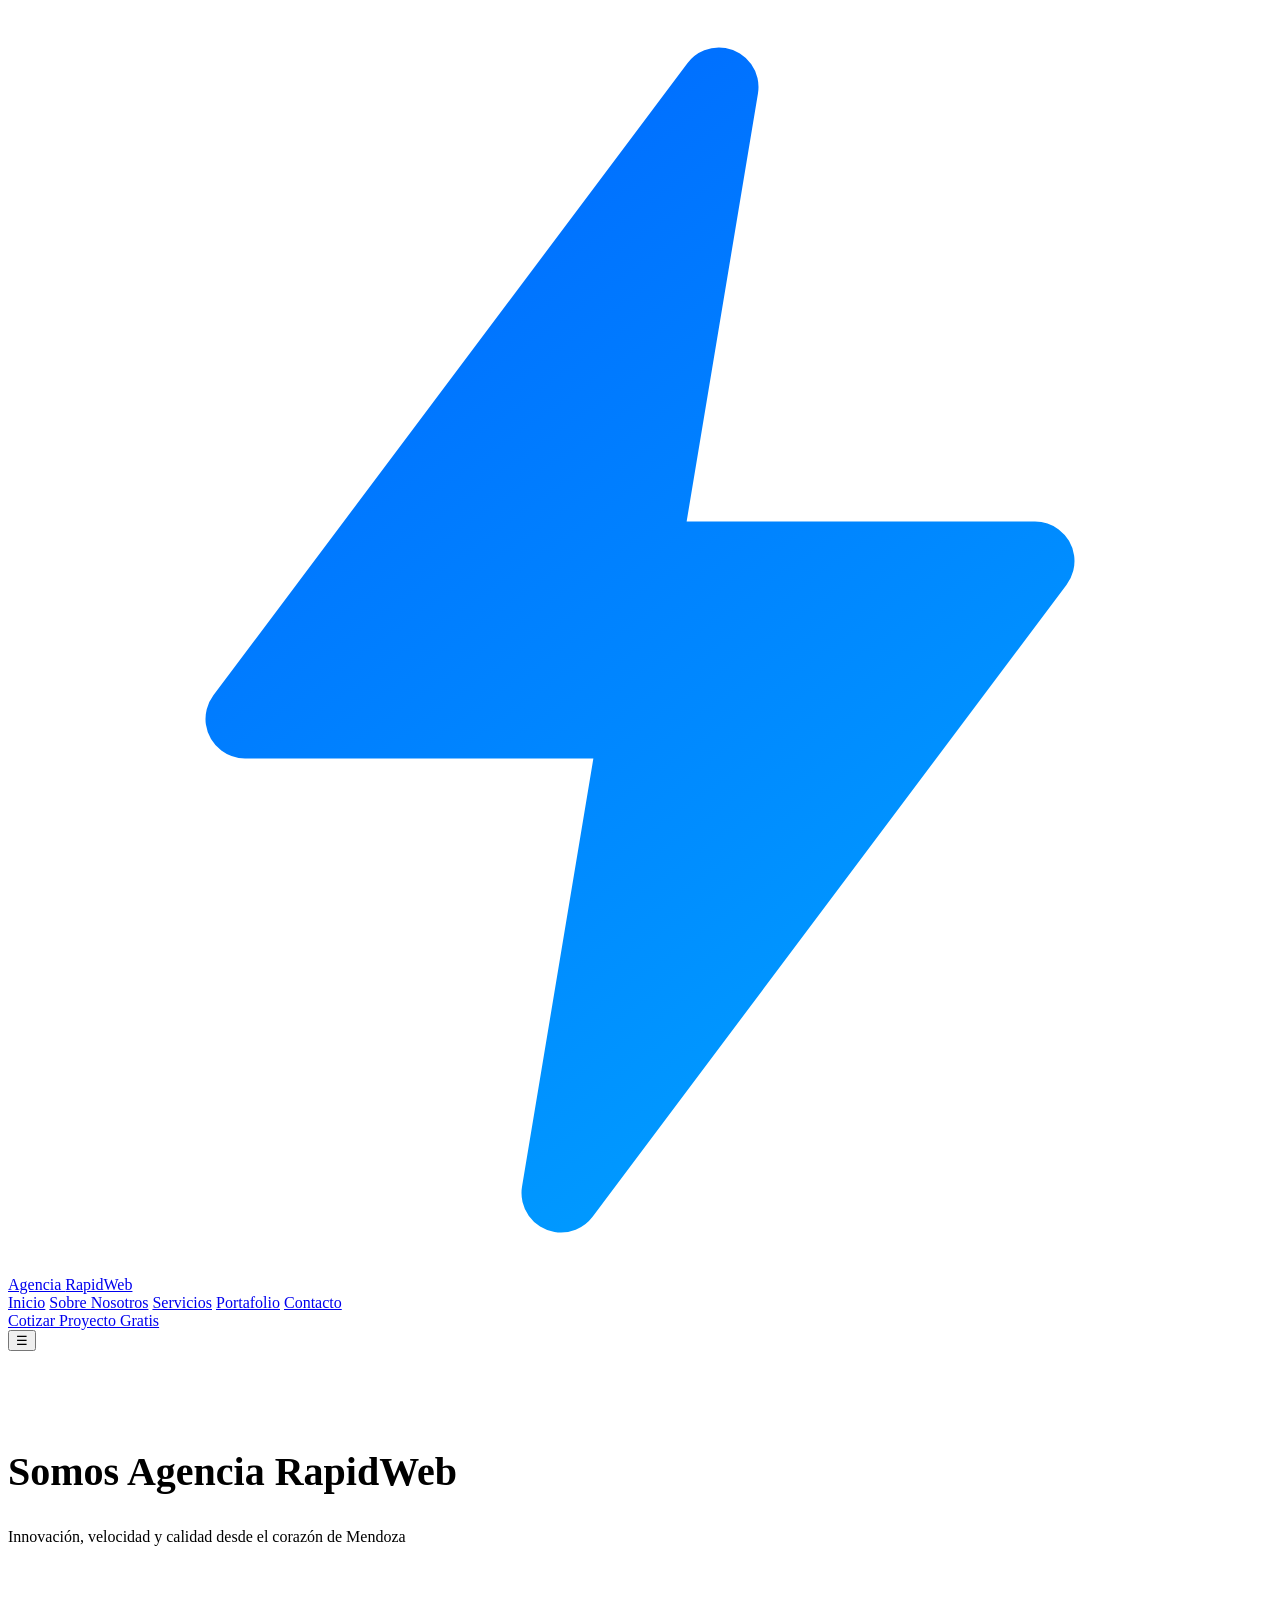
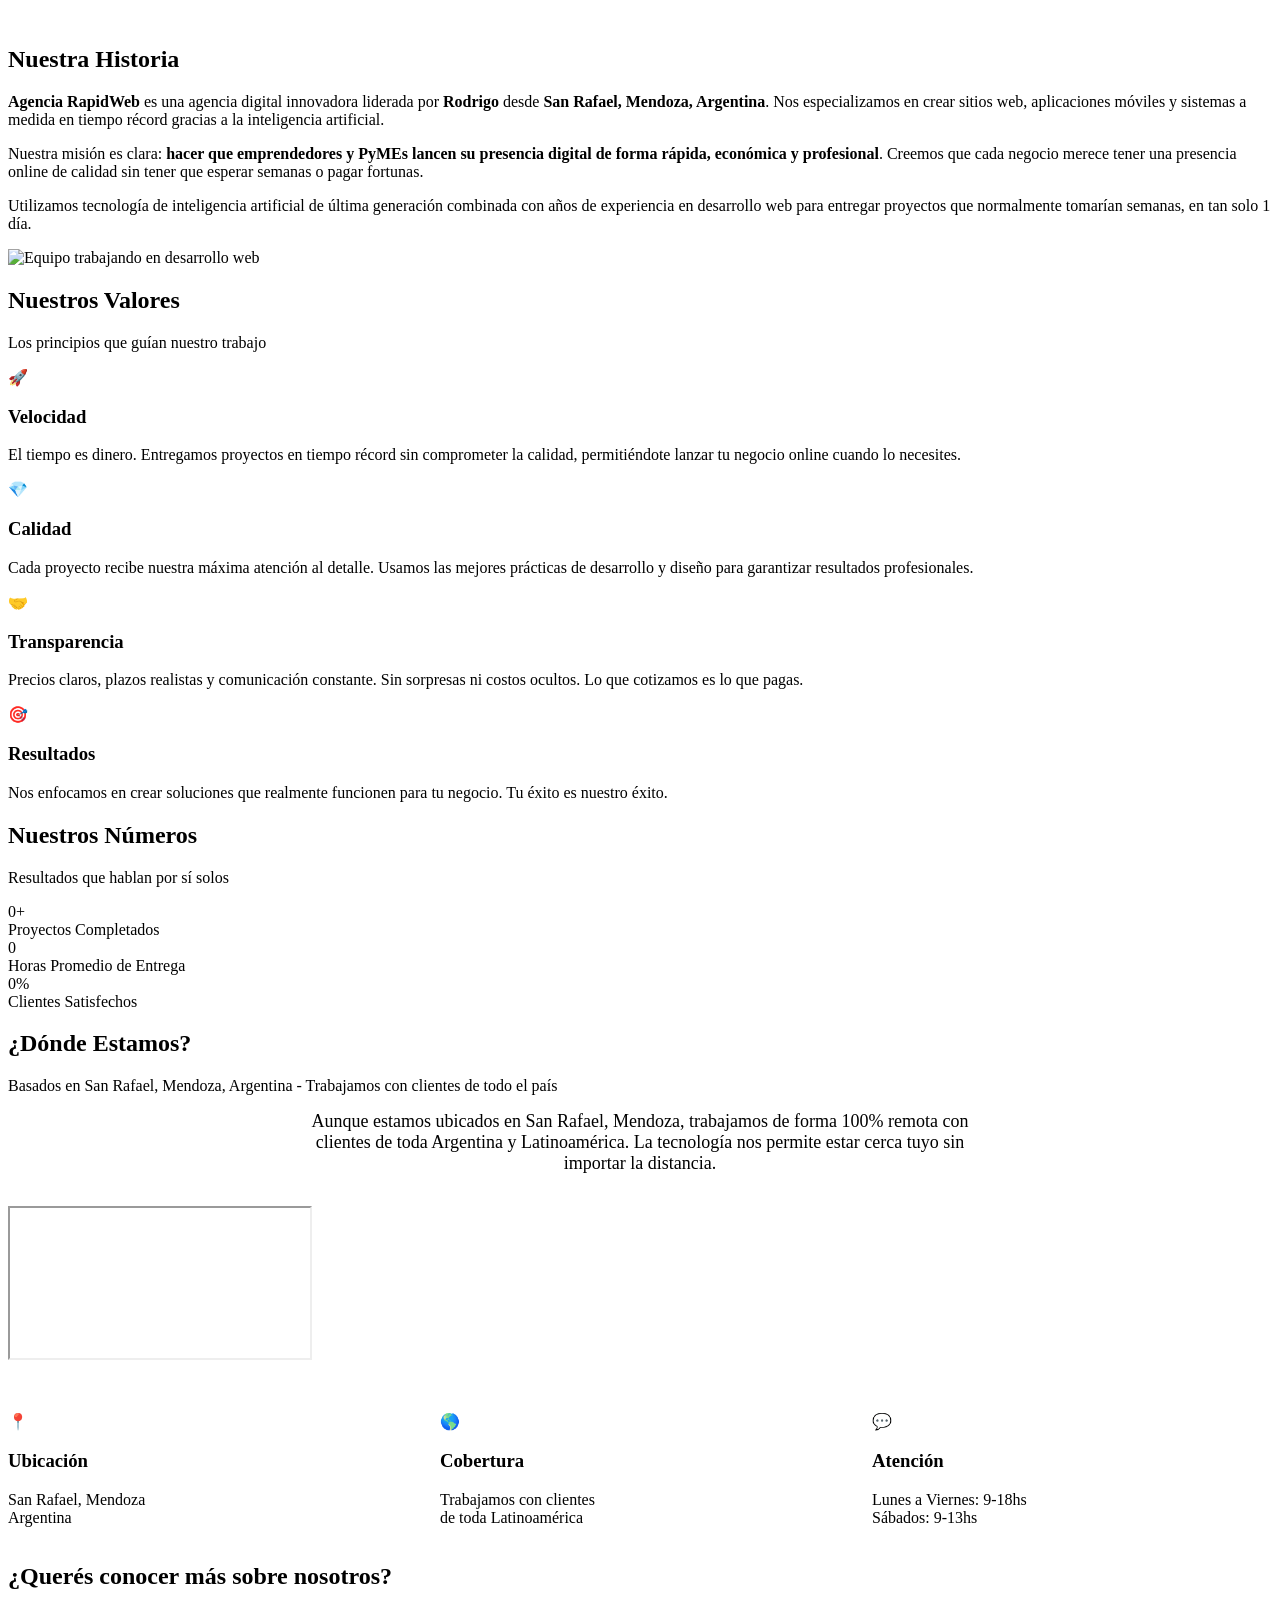
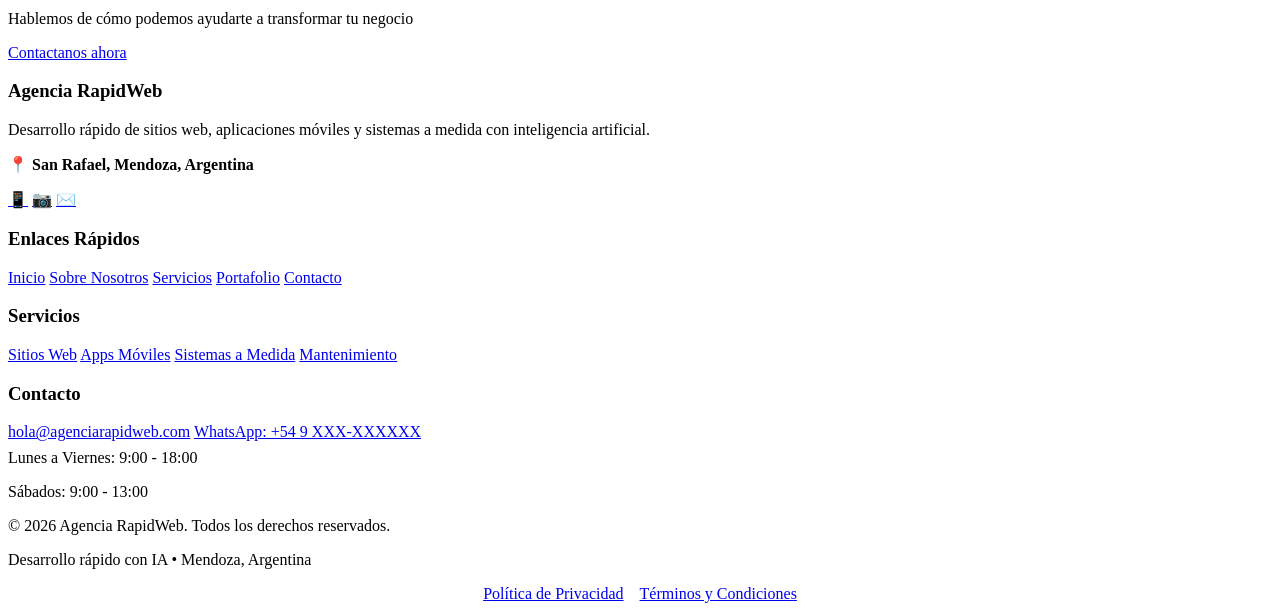
==== about.html @ 2112200e "Add files via upload" ====
<!DOCTYPE html>
<html lang="es">
<head>
    <meta charset="UTF-8">
    <meta name="viewport" content="width=device-width, initial-scale=1.0">
    <meta name="description" content="Conoce Agencia RapidWeb - Liderada por Rodrigo desde San Rafael, Mendoza. Especialistas en desarrollo web rápido con IA.">
    <meta name="keywords" content="agencia web Mendoza, desarrollo web Argentina, equipo RapidWeb, Rodrigo desarrollador">
    <title>Sobre Nosotros | Agencia RapidWeb - San Rafael, Mendoza</title>

    <!-- Favicon -->
    <link rel="icon" type="image/svg+xml" href="data:image/svg+xml,<svg xmlns='http://www.w3.org/2000/svg' viewBox='0 0 100 100'><text y='.9em' font-size='90'>⚡</text></svg>">

    <!-- Google Fonts -->
    <link rel="preconnect" href="https://fonts.googleapis.com">
    <link rel="preconnect" href="https://fonts.gstatic.com" crossorigin>
    <link href="https://fonts.googleapis.com/css2?family=Inter:wght@400;500;600;700&display=swap" rel="stylesheet">

    <!-- Styles -->
    <link rel="stylesheet" href="css/style.css">
</head>
<body>

    <!-- ========== HEADER ========== -->
    <header class="header">
        <div class="container">
            <a href="index.html" class="logo">
                <svg class="logo-icon" viewBox="0 0 32 32" fill="none" xmlns="http://www.w3.org/2000/svg">
                    <path d="M18 2L6 18H16L14 30L26 14H16L18 2Z" fill="url(#gradient)" stroke="url(#gradient)" stroke-width="2" stroke-linejoin="round"/>
                    <defs>
                        <linearGradient id="gradient" x1="6" y1="2" x2="26" y2="30" gradientUnits="userSpaceOnUse">
                            <stop stop-color="#0066FF"/>
                            <stop offset="1" stop-color="#00A3FF"/>
                        </linearGradient>
                    </defs>
                </svg>
                <span>Agencia <span class="logo-text">RapidWeb</span></span>
            </a>

            <nav class="nav-menu">
                <a href="index.html">Inicio</a>
                <a href="about.html">Sobre Nosotros</a>
                <a href="services.html">Servicios</a>
                <a href="portfolio.html">Portafolio</a>
                <a href="contact.html">Contacto</a>
                <div class="nav-cta">
                    <a href="contact.html" class="btn btn-primary">Cotizar Proyecto Gratis</a>
                </div>
            </nav>

            <button class="mobile-menu-toggle" aria-label="Abrir menú">☰</button>
        </div>
    </header>

    <!-- ========== HERO INTERNO ========== -->
    <section class="hero" style="padding: 4rem 0;">
        <div class="container">
            <div class="hero-content fade-in">
                <h1 style="font-size: 2.5rem;">Somos Agencia RapidWeb</h1>
                <p class="hero-subtitle">Innovación, velocidad y calidad desde el corazón de Mendoza</p>
            </div>
        </div>
    </section>

    <!-- ========== CONTENIDO PRINCIPAL ========== -->
    <section class="section-padding">
        <div class="container">
            <div class="about-content">
                <div class="about-text fade-in">
                    <h2>Nuestra Historia</h2>
                    <p>
                        <strong>Agencia RapidWeb</strong> es una agencia digital innovadora liderada por <strong>Rodrigo</strong> desde <strong>San Rafael, Mendoza, Argentina</strong>. Nos especializamos en crear sitios web, aplicaciones móviles y sistemas a medida en tiempo récord gracias a la inteligencia artificial.
                    </p>
                    <p>
                        Nuestra misión es clara: <strong>hacer que emprendedores y PyMEs lancen su presencia digital de forma rápida, económica y profesional</strong>. Creemos que cada negocio merece tener una presencia online de calidad sin tener que esperar semanas o pagar fortunas.
                    </p>
                    <p>
                        Utilizamos tecnología de inteligencia artificial de última generación combinada con años de experiencia en desarrollo web para entregar proyectos que normalmente tomarían semanas, en tan solo 1 día.
                    </p>
                </div>

                <div class="about-image fade-in">
                    <img src="https://images.unsplash.com/photo-1522071820081-009f0129c71c?w=800&h=600&fit=crop"
                         alt="Equipo trabajando en desarrollo web"
                         loading="lazy"
                         style="width: 100%; height: 100%; object-fit: cover;">
                </div>
            </div>
        </div>
    </section>

    <!-- ========== NUESTROS VALORES ========== -->
    <section class="benefits section-padding">
        <div class="container">
            <div class="section-title fade-in">
                <h2>Nuestros Valores</h2>
                <p class="section-subtitle">Los principios que guían nuestro trabajo</p>
            </div>

            <div class="benefits-grid">
                <div class="benefit-card fade-in">
                    <div class="benefit-icon">🚀</div>
                    <h3>Velocidad</h3>
                    <p>El tiempo es dinero. Entregamos proyectos en tiempo récord sin comprometer la calidad, permitiéndote lanzar tu negocio online cuando lo necesites.</p>
                </div>

                <div class="benefit-card fade-in">
                    <div class="benefit-icon">💎</div>
                    <h3>Calidad</h3>
                    <p>Cada proyecto recibe nuestra máxima atención al detalle. Usamos las mejores prácticas de desarrollo y diseño para garantizar resultados profesionales.</p>
                </div>

                <div class="benefit-card fade-in">
                    <div class="benefit-icon">🤝</div>
                    <h3>Transparencia</h3>
                    <p>Precios claros, plazos realistas y comunicación constante. Sin sorpresas ni costos ocultos. Lo que cotizamos es lo que pagas.</p>
                </div>

                <div class="benefit-card fade-in">
                    <div class="benefit-icon">🎯</div>
                    <h3>Resultados</h3>
                    <p>Nos enfocamos en crear soluciones que realmente funcionen para tu negocio. Tu éxito es nuestro éxito.</p>
                </div>
            </div>
        </div>
    </section>

    <!-- ========== ESTADÍSTICAS ========== -->
    <section class="section-padding" style="background: white;">
        <div class="container">
            <div class="section-title fade-in">
                <h2>Nuestros Números</h2>
                <p class="section-subtitle">Resultados que hablan por sí solos</p>
            </div>

            <div class="about-stats">
                <div class="stat-card fade-in">
                    <div class="stat-number" data-target="50" data-suffix="+">0+</div>
                    <div class="stat-label">Proyectos Completados</div>
                </div>

                <div class="stat-card fade-in">
                    <div class="stat-number" data-target="24">0</div>
                    <div class="stat-label">Horas Promedio de Entrega</div>
                </div>

                <div class="stat-card fade-in">
                    <div class="stat-number" data-target="100" data-suffix="%">0%</div>
                    <div class="stat-label">Clientes Satisfechos</div>
                </div>
            </div>
        </div>
    </section>

    <!-- ========== UBICACIÓN ========== -->
    <section class="section-padding" style="background: var(--bg-light);">
        <div class="container-small">
            <div class="section-title fade-in">
                <h2>¿Dónde Estamos?</h2>
                <p class="section-subtitle">Basados en San Rafael, Mendoza, Argentina - Trabajamos con clientes de todo el país</p>
            </div>

            <div class="fade-in" style="text-align: center; margin-bottom: 2rem;">
                <p style="font-size: 1.125rem; max-width: 700px; margin: 0 auto;">
                    Aunque estamos ubicados en San Rafael, Mendoza, trabajamos de forma 100% remota con clientes de toda Argentina y Latinoamérica. La tecnología nos permite estar cerca tuyo sin importar la distancia.
                </p>
            </div>

            <div class="map-container fade-in">
                <!-- Mapa de Google Maps embebido - San Rafael, Mendoza -->
                <iframe
                    src="https://www.google.com/maps/embed?pb=!1m18!1m12!1m3!1d107048.04725648705!2d-68.40744644999999!3d-34.617567!2m3!1f0!2f0!3f0!3m2!1i1024!2i768!4f13.1!3m3!1m2!1s0x9679a81bab56999f%3A0x3a68f910e7ea4d54!2sSan%20Rafael%2C%20Mendoza!5e0!3m2!1ses!2sar!4v1234567890123!5m2!1ses!2sar"
                    allowfullscreen=""
                    loading="lazy"
                    referrerpolicy="no-referrer-when-downgrade">
                </iframe>
            </div>

            <div style="display: grid; grid-template-columns: repeat(auto-fit, minmax(250px, 1fr)); gap: 2rem; margin-top: 3rem;">
                <div class="info-card fade-in">
                    <div class="info-icon">📍</div>
                    <div class="info-content">
                        <h3>Ubicación</h3>
                        <p>San Rafael, Mendoza<br>Argentina</p>
                    </div>
                </div>

                <div class="info-card fade-in">
                    <div class="info-icon">🌎</div>
                    <div class="info-content">
                        <h3>Cobertura</h3>
                        <p>Trabajamos con clientes<br>de toda Latinoamérica</p>
                    </div>
                </div>

                <div class="info-card fade-in">
                    <div class="info-icon">💬</div>
                    <div class="info-content">
                        <h3>Atención</h3>
                        <p>Lunes a Viernes: 9-18hs<br>Sábados: 9-13hs</p>
                    </div>
                </div>
            </div>
        </div>
    </section>

    <!-- ========== CTA FINAL ========== -->
    <section class="cta-section">
        <div class="container">
            <div class="fade-in">
                <h2>¿Querés conocer más sobre nosotros?</h2>
                <p>Hablemos de cómo podemos ayudarte a transformar tu negocio</p>
                <a href="contact.html" class="btn btn-white btn-large">Contactanos ahora</a>
            </div>
        </div>
    </section>

    <!-- ========== FOOTER ========== -->
    <footer class="footer">
        <div class="container">
            <div class="footer-content">
                <div class="footer-section">
                    <h3>Agencia RapidWeb</h3>
                    <p>Desarrollo rápido de sitios web, aplicaciones móviles y sistemas a medida con inteligencia artificial.</p>
                    <p style="margin-top: 1rem;"><strong>📍 San Rafael, Mendoza, Argentina</strong></p>
                    <div class="social-links">
                        <a href="https://wa.me/549XXXXXXXXX" class="social-link" aria-label="WhatsApp" target="_blank" rel="noopener">📱</a>
                        <a href="https://instagram.com/agenciarapidweb" class="social-link" aria-label="Instagram" target="_blank" rel="noopener">📷</a>
                        <a href="mailto:hola@agenciarapidweb.com" class="social-link" aria-label="Email">✉️</a>
                    </div>
                </div>

                <div class="footer-section">
                    <h3>Enlaces Rápidos</h3>
                    <div class="footer-links">
                        <a href="index.html">Inicio</a>
                        <a href="about.html">Sobre Nosotros</a>
                        <a href="services.html">Servicios</a>
                        <a href="portfolio.html">Portafolio</a>
                        <a href="contact.html">Contacto</a>
                    </div>
                </div>

                <div class="footer-section">
                    <h3>Servicios</h3>
                    <div class="footer-links">
                        <a href="services.html#sitios-web">Sitios Web</a>
                        <a href="services.html#apps-moviles">Apps Móviles</a>
                        <a href="services.html#sistemas">Sistemas a Medida</a>
                        <a href="services.html#mantenimiento">Mantenimiento</a>
                    </div>
                </div>

                <div class="footer-section">
                    <h3>Contacto</h3>
                    <div class="footer-links">
                        <a href="mailto:hola@agenciarapidweb.com">hola@agenciarapidweb.com</a>
                        <a href="https://wa.me/549XXXXXXXXX">WhatsApp: +54 9 XXX-XXXXXX</a>
                        <p style="margin-top: 0.5rem;">Lunes a Viernes: 9:00 - 18:00</p>
                        <p>Sábados: 9:00 - 13:00</p>
                    </div>
                </div>
            </div>

            <div class="footer-bottom">
                <p>&copy; 2026 Agencia RapidWeb. Todos los derechos reservados.</p>
                <p>Desarrollo rápido con IA • Mendoza, Argentina</p>
                <div class="footer-links" style="display: flex; justify-content: center; gap: 1rem; margin-top: 0.5rem; flex-wrap: wrap;">
                    <a href="#!">Política de Privacidad</a>
                    <a href="#!">Términos y Condiciones</a>
                </div>
            </div>
        </div>
    </footer>

    <!-- Scripts -->
    <script src="js/script.js"></script>

</body>
</html>
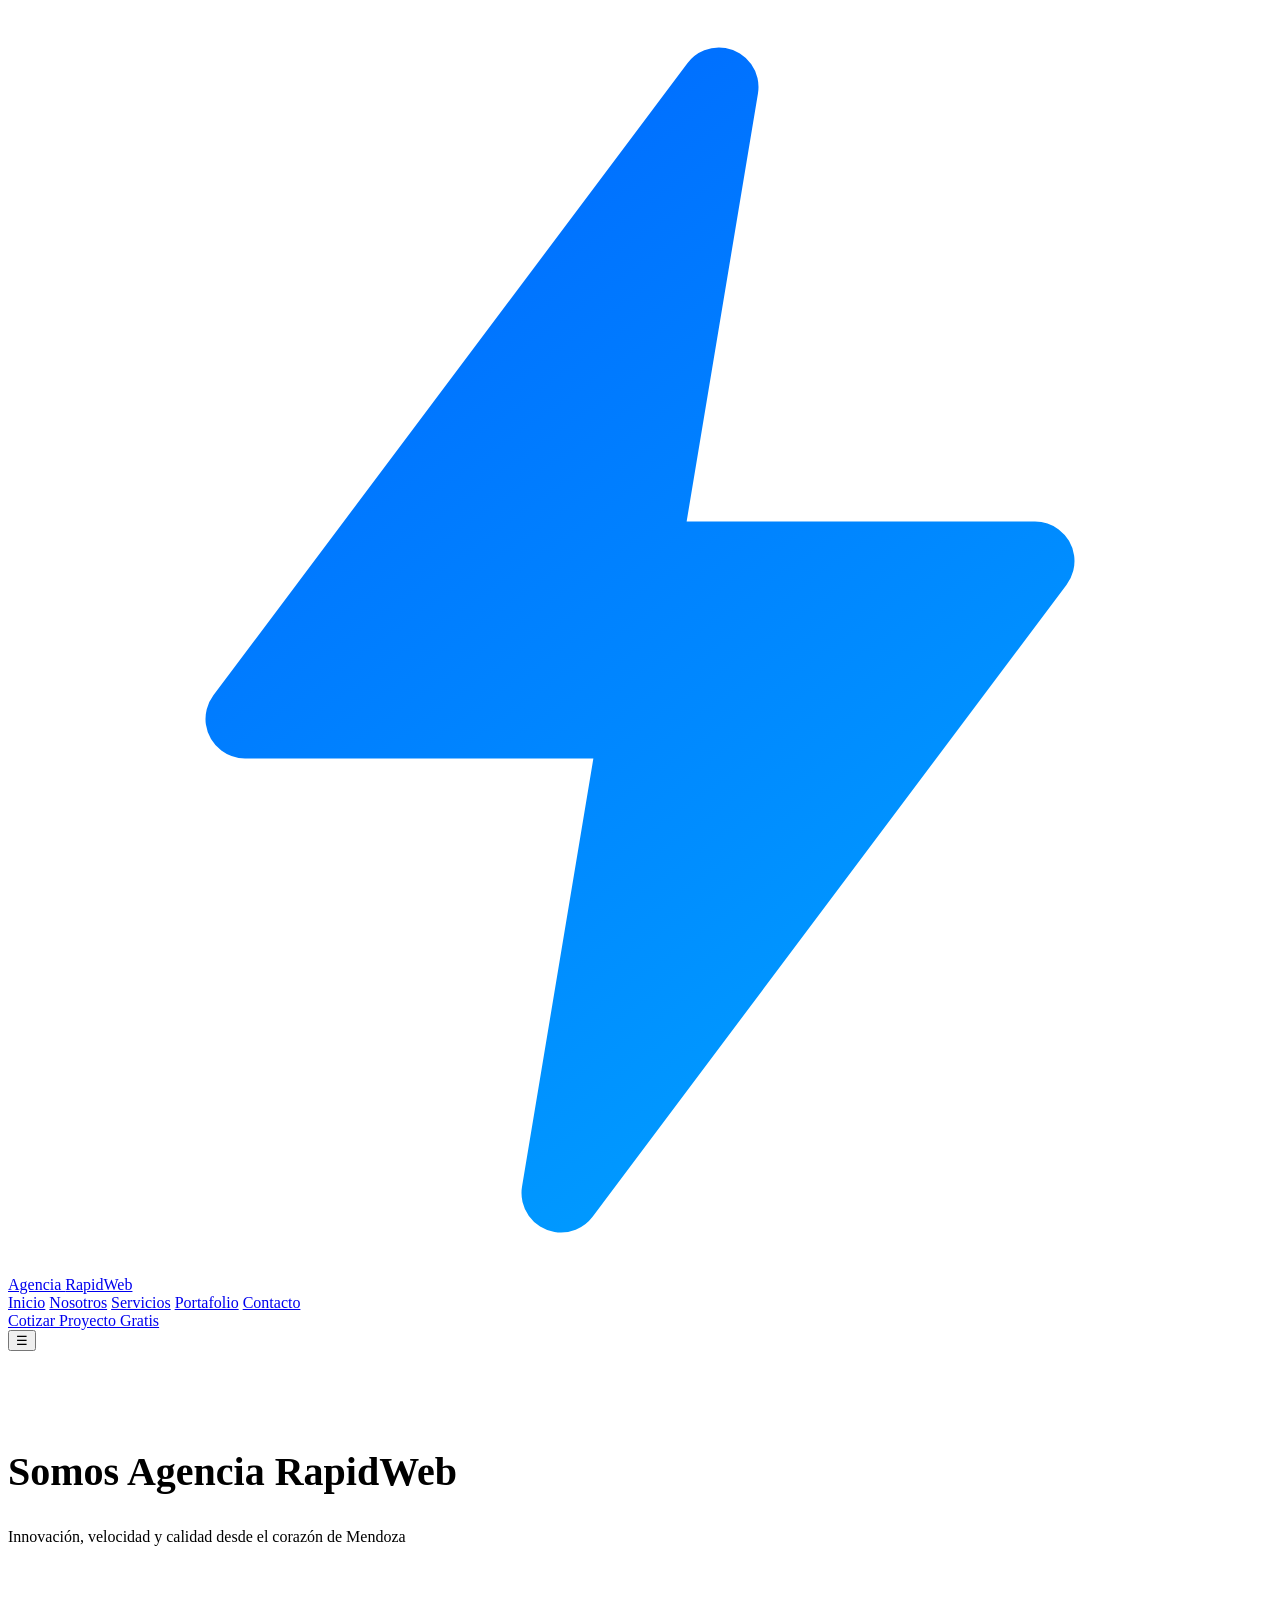
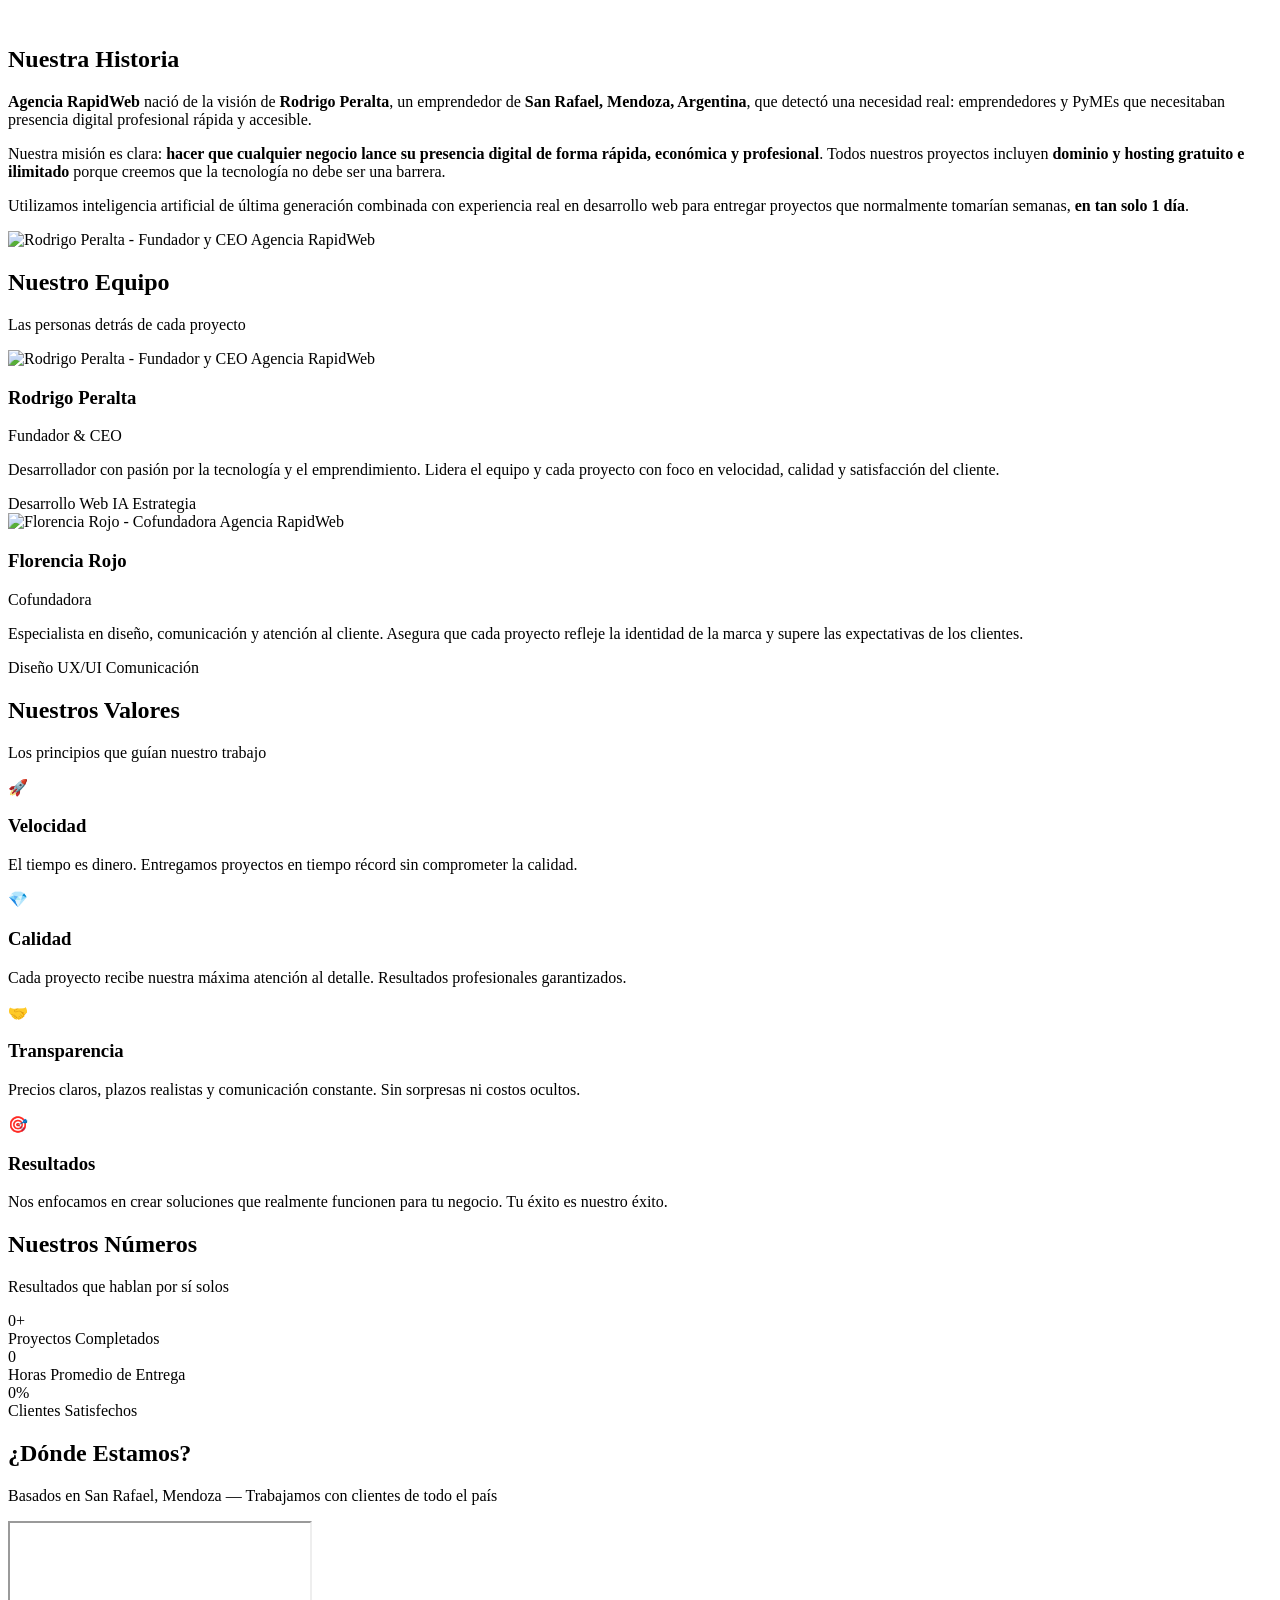
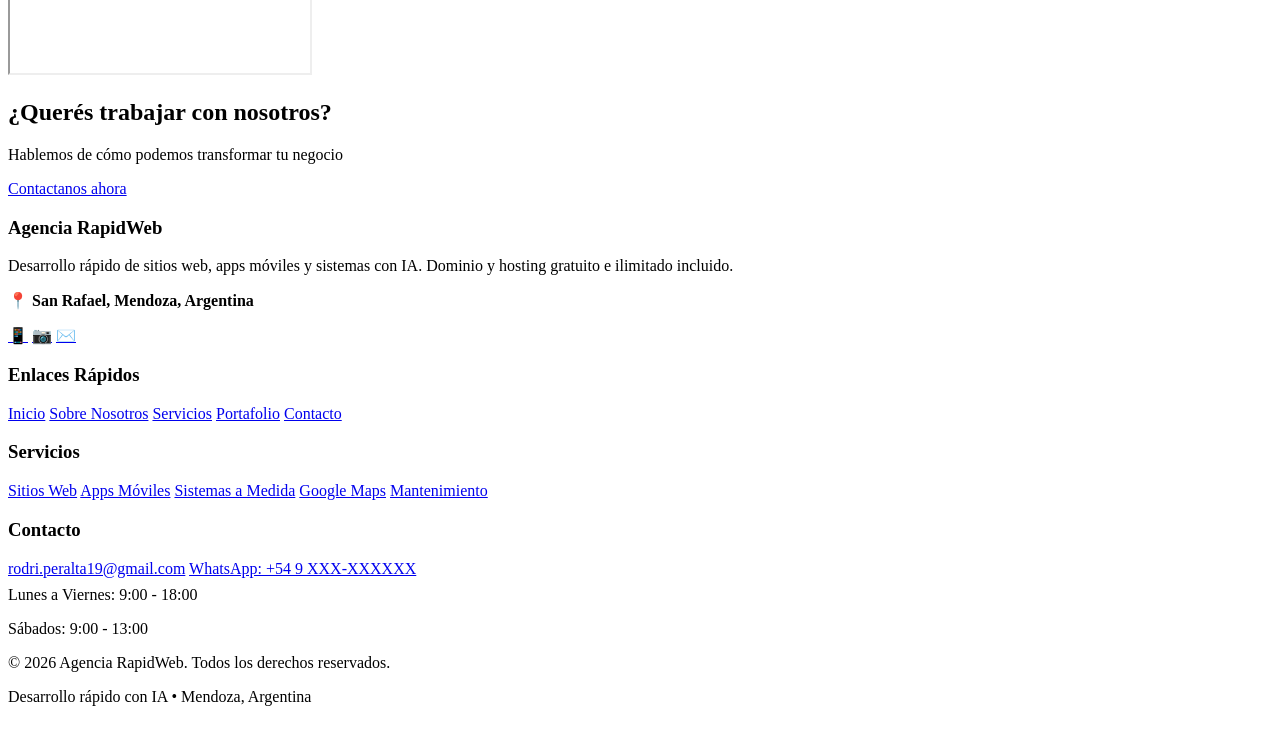
==== commit 34b2b0dc: ""Subida completa del sitio" "Subida completa del sitio"" ====
--- a/about.html
+++ b/about.html
@@ -3,20 +3,17 @@
 <head>
     <meta charset="UTF-8">
     <meta name="viewport" content="width=device-width, initial-scale=1.0">
-    <meta name="description" content="Conoce Agencia RapidWeb - Liderada por Rodrigo desde San Rafael, Mendoza. Especialistas en desarrollo web rápido con IA.">
-    <meta name="keywords" content="agencia web Mendoza, desarrollo web Argentina, equipo RapidWeb, Rodrigo desarrollador">
+    <meta name="description" content="Conocé al equipo de Agencia RapidWeb - Rodrigo Peralta y Florencia Rojo. Especialistas en desarrollo web rápido con IA desde San Rafael, Mendoza.">
     <title>Sobre Nosotros | Agencia RapidWeb - San Rafael, Mendoza</title>
-
-    <!-- Favicon -->
     <link rel="icon" type="image/svg+xml" href="data:image/svg+xml,<svg xmlns='http://www.w3.org/2000/svg' viewBox='0 0 100 100'><text y='.9em' font-size='90'>⚡</text></svg>">
-
-    <!-- Google Fonts -->
     <link rel="preconnect" href="https://fonts.googleapis.com">
     <link rel="preconnect" href="https://fonts.gstatic.com" crossorigin>
     <link href="https://fonts.googleapis.com/css2?family=Inter:wght@400;500;600;700&display=swap" rel="stylesheet">
-
-    <!-- Styles -->
     <link rel="stylesheet" href="css/style.css">
+    <!--
+    GOOGLE ANALYTICS - Configuración futura
+    <script async src="https://www.googletagmanager.com/gtag/js?id=G-XXXXXXXXXX"></script>
+    -->
 </head>
 <body>
 
@@ -35,18 +32,16 @@
                 </svg>
                 <span>Agencia <span class="logo-text">RapidWeb</span></span>
             </a>
-
             <nav class="nav-menu">
                 <a href="index.html">Inicio</a>
-                <a href="about.html">Sobre Nosotros</a>
-                <a href="services.html">Servicios</a>
+                <a href="about.html" class="active">Nosotros</a>
+                <a href="services.html#sitios-web">Servicios</a>
                 <a href="portfolio.html">Portafolio</a>
                 <a href="contact.html">Contacto</a>
                 <div class="nav-cta">
                     <a href="contact.html" class="btn btn-primary">Cotizar Proyecto Gratis</a>
                 </div>
             </nav>
-
             <button class="mobile-menu-toggle" aria-label="Abrir menú">☰</button>
         </div>
     </header>
@@ -61,60 +56,103 @@
         </div>
     </section>
 
-    <!-- ========== CONTENIDO PRINCIPAL ========== -->
+    <!-- ========== NUESTRA HISTORIA ========== -->
     <section class="section-padding">
         <div class="container">
             <div class="about-content">
                 <div class="about-text fade-in">
                     <h2>Nuestra Historia</h2>
                     <p>
-                        <strong>Agencia RapidWeb</strong> es una agencia digital innovadora liderada por <strong>Rodrigo</strong> desde <strong>San Rafael, Mendoza, Argentina</strong>. Nos especializamos en crear sitios web, aplicaciones móviles y sistemas a medida en tiempo récord gracias a la inteligencia artificial.
+                        <strong>Agencia RapidWeb</strong> nació de la visión de <strong>Rodrigo Peralta</strong>, un emprendedor de <strong>San Rafael, Mendoza, Argentina</strong>, que detectó una necesidad real: emprendedores y PyMEs que necesitaban presencia digital profesional rápida y accesible.
                     </p>
                     <p>
-                        Nuestra misión es clara: <strong>hacer que emprendedores y PyMEs lancen su presencia digital de forma rápida, económica y profesional</strong>. Creemos que cada negocio merece tener una presencia online de calidad sin tener que esperar semanas o pagar fortunas.
+                        Nuestra misión es clara: <strong>hacer que cualquier negocio lance su presencia digital de forma rápida, económica y profesional</strong>. Todos nuestros proyectos incluyen <strong>dominio y hosting gratuito e ilimitado</strong> porque creemos que la tecnología no debe ser una barrera.
                     </p>
                     <p>
-                        Utilizamos tecnología de inteligencia artificial de última generación combinada con años de experiencia en desarrollo web para entregar proyectos que normalmente tomarían semanas, en tan solo 1 día.
+                        Utilizamos inteligencia artificial de última generación combinada con experiencia real en desarrollo web para entregar proyectos que normalmente tomarían semanas, <strong>en tan solo 1 día</strong>.
                     </p>
                 </div>
-
-                <div class="about-image fade-in">
-                    <img src="https://images.unsplash.com/photo-1522071820081-009f0129c71c?w=800&h=600&fit=crop"
-                         alt="Equipo trabajando en desarrollo web"
+                <div class="fade-in">
+                    <img src="img/rodrigo-peralta.jpg"
+                         alt="Rodrigo Peralta - Fundador y CEO Agencia RapidWeb"
                          loading="lazy"
-                         style="width: 100%; height: 100%; object-fit: cover;">
-                </div>
-            </div>
-        </div>
-    </section>
-
-    <!-- ========== NUESTROS VALORES ========== -->
+                         class="about-image">
+                </div>
+            </div>
+        </div>
+    </section>
+
+    <!-- ========== NUESTRO EQUIPO ========== -->
+    <section class="section-padding" style="background: var(--bg-light);">
+        <div class="container">
+            <div class="section-title fade-in">
+                <h2>Nuestro Equipo</h2>
+                <p class="section-subtitle">Las personas detrás de cada proyecto</p>
+            </div>
+            <div class="team-grid">
+                <div class="team-card fade-in">
+                    <div class="team-photo-wrapper">
+                        <img src="img/rodrigo-peralta.jpg"
+                             alt="Rodrigo Peralta - Fundador y CEO Agencia RapidWeb"
+                             class="team-photo"
+                             loading="lazy">
+                    </div>
+                    <div class="team-info">
+                        <h3>Rodrigo Peralta</h3>
+                        <p class="team-role">Fundador & CEO</p>
+                        <p>Desarrollador con pasión por la tecnología y el emprendimiento. Lidera el equipo y cada proyecto con foco en velocidad, calidad y satisfacción del cliente.</p>
+                        <div class="team-tags">
+                            <span class="portfolio-tag">Desarrollo Web</span>
+                            <span class="portfolio-tag">IA</span>
+                            <span class="portfolio-tag">Estrategia</span>
+                        </div>
+                    </div>
+                </div>
+                <div class="team-card fade-in">
+                    <div class="team-photo-wrapper">
+                        <img src="img/florencia-rojo.jpg"
+                             alt="Florencia Rojo - Cofundadora Agencia RapidWeb"
+                             class="team-photo"
+                             loading="lazy">
+                    </div>
+                    <div class="team-info">
+                        <h3>Florencia Rojo</h3>
+                        <p class="team-role">Cofundadora</p>
+                        <p>Especialista en diseño, comunicación y atención al cliente. Asegura que cada proyecto refleje la identidad de la marca y supere las expectativas de los clientes.</p>
+                        <div class="team-tags">
+                            <span class="portfolio-tag">Diseño</span>
+                            <span class="portfolio-tag">UX/UI</span>
+                            <span class="portfolio-tag">Comunicación</span>
+                        </div>
+                    </div>
+                </div>
+            </div>
+        </div>
+    </section>
+
+    <!-- ========== VALORES ========== -->
     <section class="benefits section-padding">
         <div class="container">
             <div class="section-title fade-in">
                 <h2>Nuestros Valores</h2>
                 <p class="section-subtitle">Los principios que guían nuestro trabajo</p>
             </div>
-
             <div class="benefits-grid">
                 <div class="benefit-card fade-in">
                     <div class="benefit-icon">🚀</div>
                     <h3>Velocidad</h3>
-                    <p>El tiempo es dinero. Entregamos proyectos en tiempo récord sin comprometer la calidad, permitiéndote lanzar tu negocio online cuando lo necesites.</p>
-                </div>
-
+                    <p>El tiempo es dinero. Entregamos proyectos en tiempo récord sin comprometer la calidad.</p>
+                </div>
                 <div class="benefit-card fade-in">
                     <div class="benefit-icon">💎</div>
                     <h3>Calidad</h3>
-                    <p>Cada proyecto recibe nuestra máxima atención al detalle. Usamos las mejores prácticas de desarrollo y diseño para garantizar resultados profesionales.</p>
-                </div>
-
+                    <p>Cada proyecto recibe nuestra máxima atención al detalle. Resultados profesionales garantizados.</p>
+                </div>
                 <div class="benefit-card fade-in">
                     <div class="benefit-icon">🤝</div>
                     <h3>Transparencia</h3>
-                    <p>Precios claros, plazos realistas y comunicación constante. Sin sorpresas ni costos ocultos. Lo que cotizamos es lo que pagas.</p>
-                </div>
-
+                    <p>Precios claros, plazos realistas y comunicación constante. Sin sorpresas ni costos ocultos.</p>
+                </div>
                 <div class="benefit-card fade-in">
                     <div class="benefit-icon">🎯</div>
                     <h3>Resultados</h3>
@@ -124,25 +162,22 @@
         </div>
     </section>
 
-    <!-- ========== ESTADÍSTICAS ========== -->
+    <!-- ========== STATS ========== -->
     <section class="section-padding" style="background: white;">
         <div class="container">
             <div class="section-title fade-in">
                 <h2>Nuestros Números</h2>
                 <p class="section-subtitle">Resultados que hablan por sí solos</p>
             </div>
-
             <div class="about-stats">
                 <div class="stat-card fade-in">
                     <div class="stat-number" data-target="50" data-suffix="+">0+</div>
                     <div class="stat-label">Proyectos Completados</div>
                 </div>
-
                 <div class="stat-card fade-in">
                     <div class="stat-number" data-target="24">0</div>
                     <div class="stat-label">Horas Promedio de Entrega</div>
                 </div>
-
                 <div class="stat-card fade-in">
                     <div class="stat-number" data-target="100" data-suffix="%">0%</div>
                     <div class="stat-label">Clientes Satisfechos</div>
@@ -156,17 +191,9 @@
         <div class="container-small">
             <div class="section-title fade-in">
                 <h2>¿Dónde Estamos?</h2>
-                <p class="section-subtitle">Basados en San Rafael, Mendoza, Argentina - Trabajamos con clientes de todo el país</p>
-            </div>
-
-            <div class="fade-in" style="text-align: center; margin-bottom: 2rem;">
-                <p style="font-size: 1.125rem; max-width: 700px; margin: 0 auto;">
-                    Aunque estamos ubicados en San Rafael, Mendoza, trabajamos de forma 100% remota con clientes de toda Argentina y Latinoamérica. La tecnología nos permite estar cerca tuyo sin importar la distancia.
-                </p>
-            </div>
-
+                <p class="section-subtitle">Basados en San Rafael, Mendoza — Trabajamos con clientes de todo el país</p>
+            </div>
             <div class="map-container fade-in">
-                <!-- Mapa de Google Maps embebido - San Rafael, Mendoza -->
                 <iframe
                     src="https://www.google.com/maps/embed?pb=!1m18!1m12!1m3!1d107048.04725648705!2d-68.40744644999999!3d-34.617567!2m3!1f0!2f0!3f0!3m2!1i1024!2i768!4f13.1!3m3!1m2!1s0x9679a81bab56999f%3A0x3a68f910e7ea4d54!2sSan%20Rafael%2C%20Mendoza!5e0!3m2!1ses!2sar!4v1234567890123!5m2!1ses!2sar"
                     allowfullscreen=""
@@ -174,41 +201,15 @@
                     referrerpolicy="no-referrer-when-downgrade">
                 </iframe>
             </div>
-
-            <div style="display: grid; grid-template-columns: repeat(auto-fit, minmax(250px, 1fr)); gap: 2rem; margin-top: 3rem;">
-                <div class="info-card fade-in">
-                    <div class="info-icon">📍</div>
-                    <div class="info-content">
-                        <h3>Ubicación</h3>
-                        <p>San Rafael, Mendoza<br>Argentina</p>
-                    </div>
-                </div>
-
-                <div class="info-card fade-in">
-                    <div class="info-icon">🌎</div>
-                    <div class="info-content">
-                        <h3>Cobertura</h3>
-                        <p>Trabajamos con clientes<br>de toda Latinoamérica</p>
-                    </div>
-                </div>
-
-                <div class="info-card fade-in">
-                    <div class="info-icon">💬</div>
-                    <div class="info-content">
-                        <h3>Atención</h3>
-                        <p>Lunes a Viernes: 9-18hs<br>Sábados: 9-13hs</p>
-                    </div>
-                </div>
-            </div>
-        </div>
-    </section>
-
-    <!-- ========== CTA FINAL ========== -->
+        </div>
+    </section>
+
+    <!-- ========== CTA ========== -->
     <section class="cta-section">
         <div class="container">
             <div class="fade-in">
-                <h2>¿Querés conocer más sobre nosotros?</h2>
-                <p>Hablemos de cómo podemos ayudarte a transformar tu negocio</p>
+                <h2>¿Querés trabajar con nosotros?</h2>
+                <p>Hablemos de cómo podemos transformar tu negocio</p>
                 <a href="contact.html" class="btn btn-white btn-large">Contactanos ahora</a>
             </div>
         </div>
@@ -220,15 +221,14 @@
             <div class="footer-content">
                 <div class="footer-section">
                     <h3>Agencia RapidWeb</h3>
-                    <p>Desarrollo rápido de sitios web, aplicaciones móviles y sistemas a medida con inteligencia artificial.</p>
+                    <p>Desarrollo rápido de sitios web, apps móviles y sistemas con IA. Dominio y hosting gratuito e ilimitado incluido.</p>
                     <p style="margin-top: 1rem;"><strong>📍 San Rafael, Mendoza, Argentina</strong></p>
                     <div class="social-links">
                         <a href="https://wa.me/549XXXXXXXXX" class="social-link" aria-label="WhatsApp" target="_blank" rel="noopener">📱</a>
                         <a href="https://instagram.com/agenciarapidweb" class="social-link" aria-label="Instagram" target="_blank" rel="noopener">📷</a>
-                        <a href="mailto:hola@agenciarapidweb.com" class="social-link" aria-label="Email">✉️</a>
-                    </div>
-                </div>
-
+                        <a href="mailto:rodri.peralta19@gmail.com" class="social-link" aria-label="Email">✉️</a>
+                    </div>
+                </div>
                 <div class="footer-section">
                     <h3>Enlaces Rápidos</h3>
                     <div class="footer-links">
@@ -239,41 +239,37 @@
                         <a href="contact.html">Contacto</a>
                     </div>
                 </div>
-
                 <div class="footer-section">
                     <h3>Servicios</h3>
                     <div class="footer-links">
                         <a href="services.html#sitios-web">Sitios Web</a>
                         <a href="services.html#apps-moviles">Apps Móviles</a>
                         <a href="services.html#sistemas">Sistemas a Medida</a>
+                        <a href="services.html#google-maps">Google Maps</a>
                         <a href="services.html#mantenimiento">Mantenimiento</a>
                     </div>
                 </div>
-
                 <div class="footer-section">
                     <h3>Contacto</h3>
                     <div class="footer-links">
-                        <a href="mailto:hola@agenciarapidweb.com">hola@agenciarapidweb.com</a>
+                        <a href="mailto:rodri.peralta19@gmail.com">rodri.peralta19@gmail.com</a>
                         <a href="https://wa.me/549XXXXXXXXX">WhatsApp: +54 9 XXX-XXXXXX</a>
                         <p style="margin-top: 0.5rem;">Lunes a Viernes: 9:00 - 18:00</p>
                         <p>Sábados: 9:00 - 13:00</p>
                     </div>
                 </div>
             </div>
-
             <div class="footer-bottom">
                 <p>&copy; 2026 Agencia RapidWeb. Todos los derechos reservados.</p>
                 <p>Desarrollo rápido con IA • Mendoza, Argentina</p>
-                <div class="footer-links" style="display: flex; justify-content: center; gap: 1rem; margin-top: 0.5rem; flex-wrap: wrap;">
-                    <a href="#!">Política de Privacidad</a>
-                    <a href="#!">Términos y Condiciones</a>
+                <div style="display: flex; justify-content: center; gap: 1rem; margin-top: 0.5rem; flex-wrap: wrap;">
+                    <a href="privacidad.html" style="color:rgba(255,255,255,0.7);font-size:0.875rem;">Política de Privacidad</a>
+                    <a href="terminos.html" style="color:rgba(255,255,255,0.7);font-size:0.875rem;">Términos y Condiciones</a>
                 </div>
             </div>
         </div>
     </footer>
 
-    <!-- Scripts -->
     <script src="js/script.js"></script>
-
 </body>
 </html>
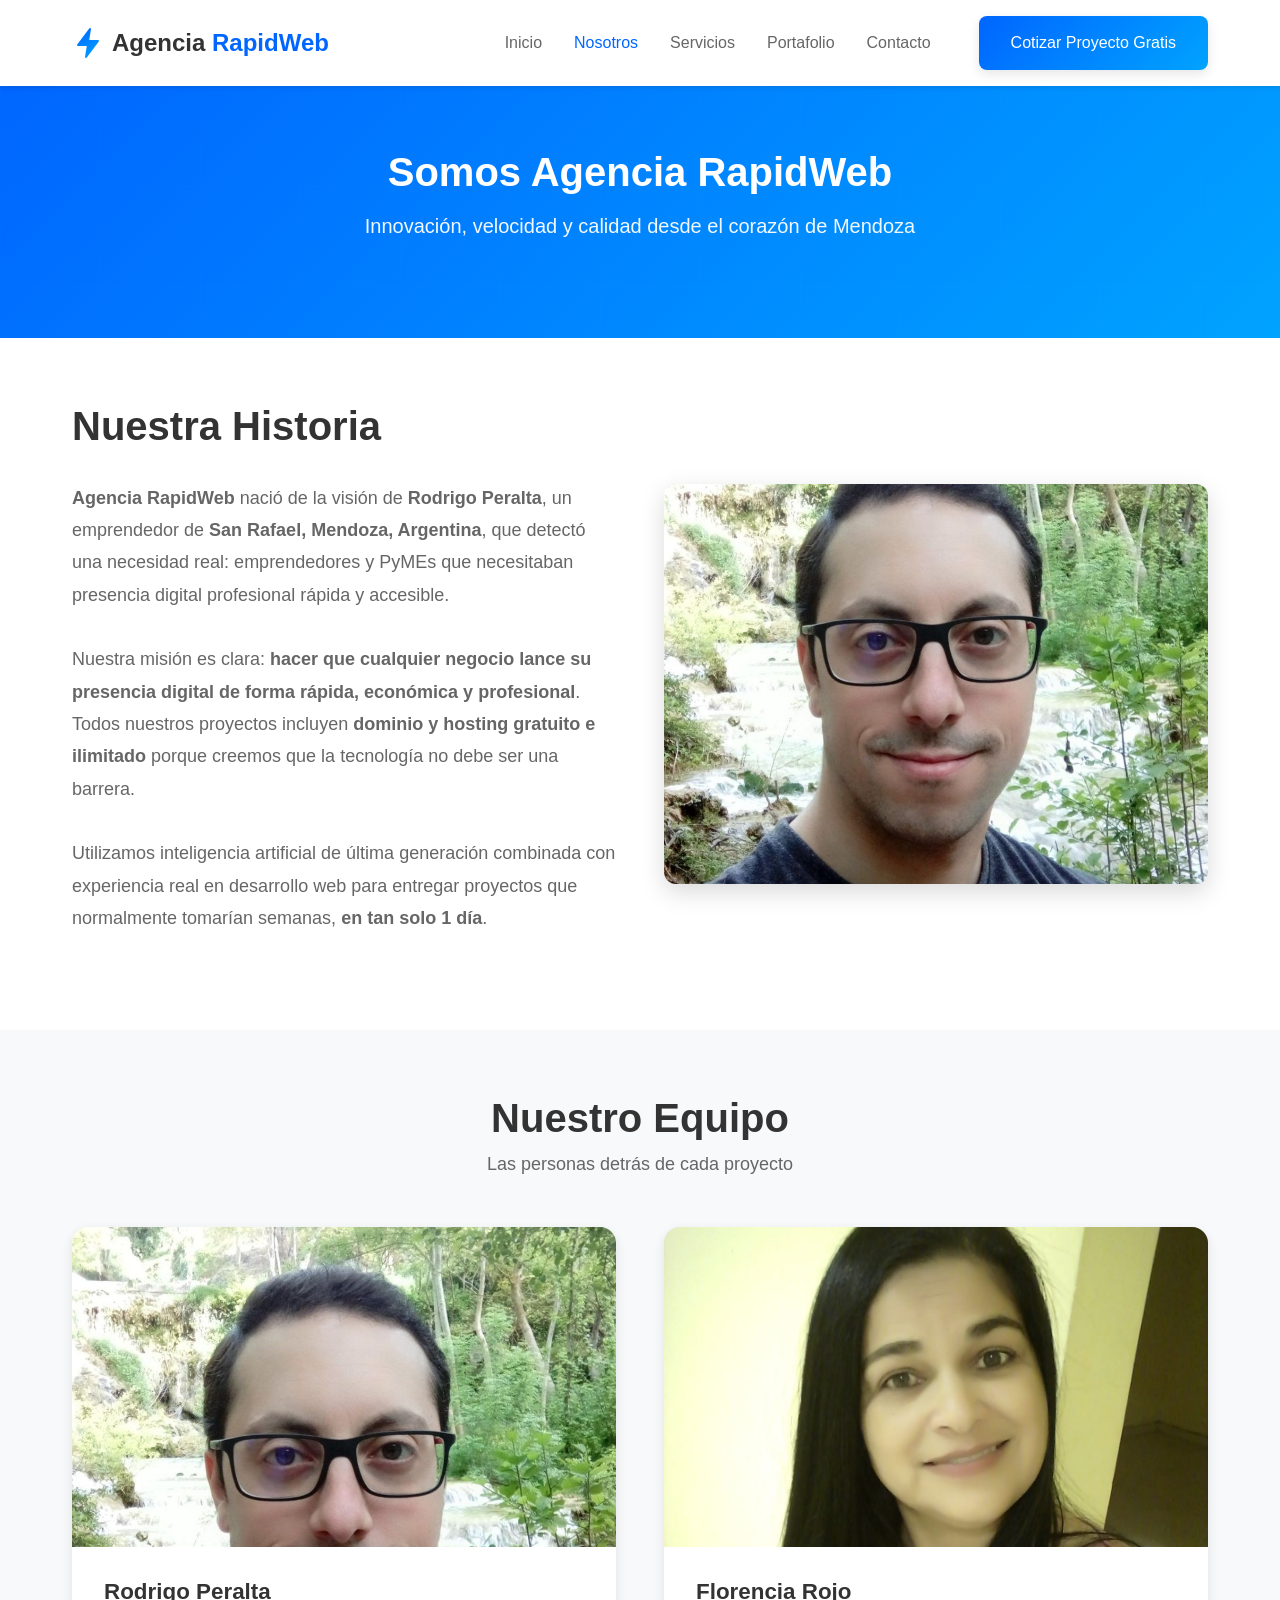
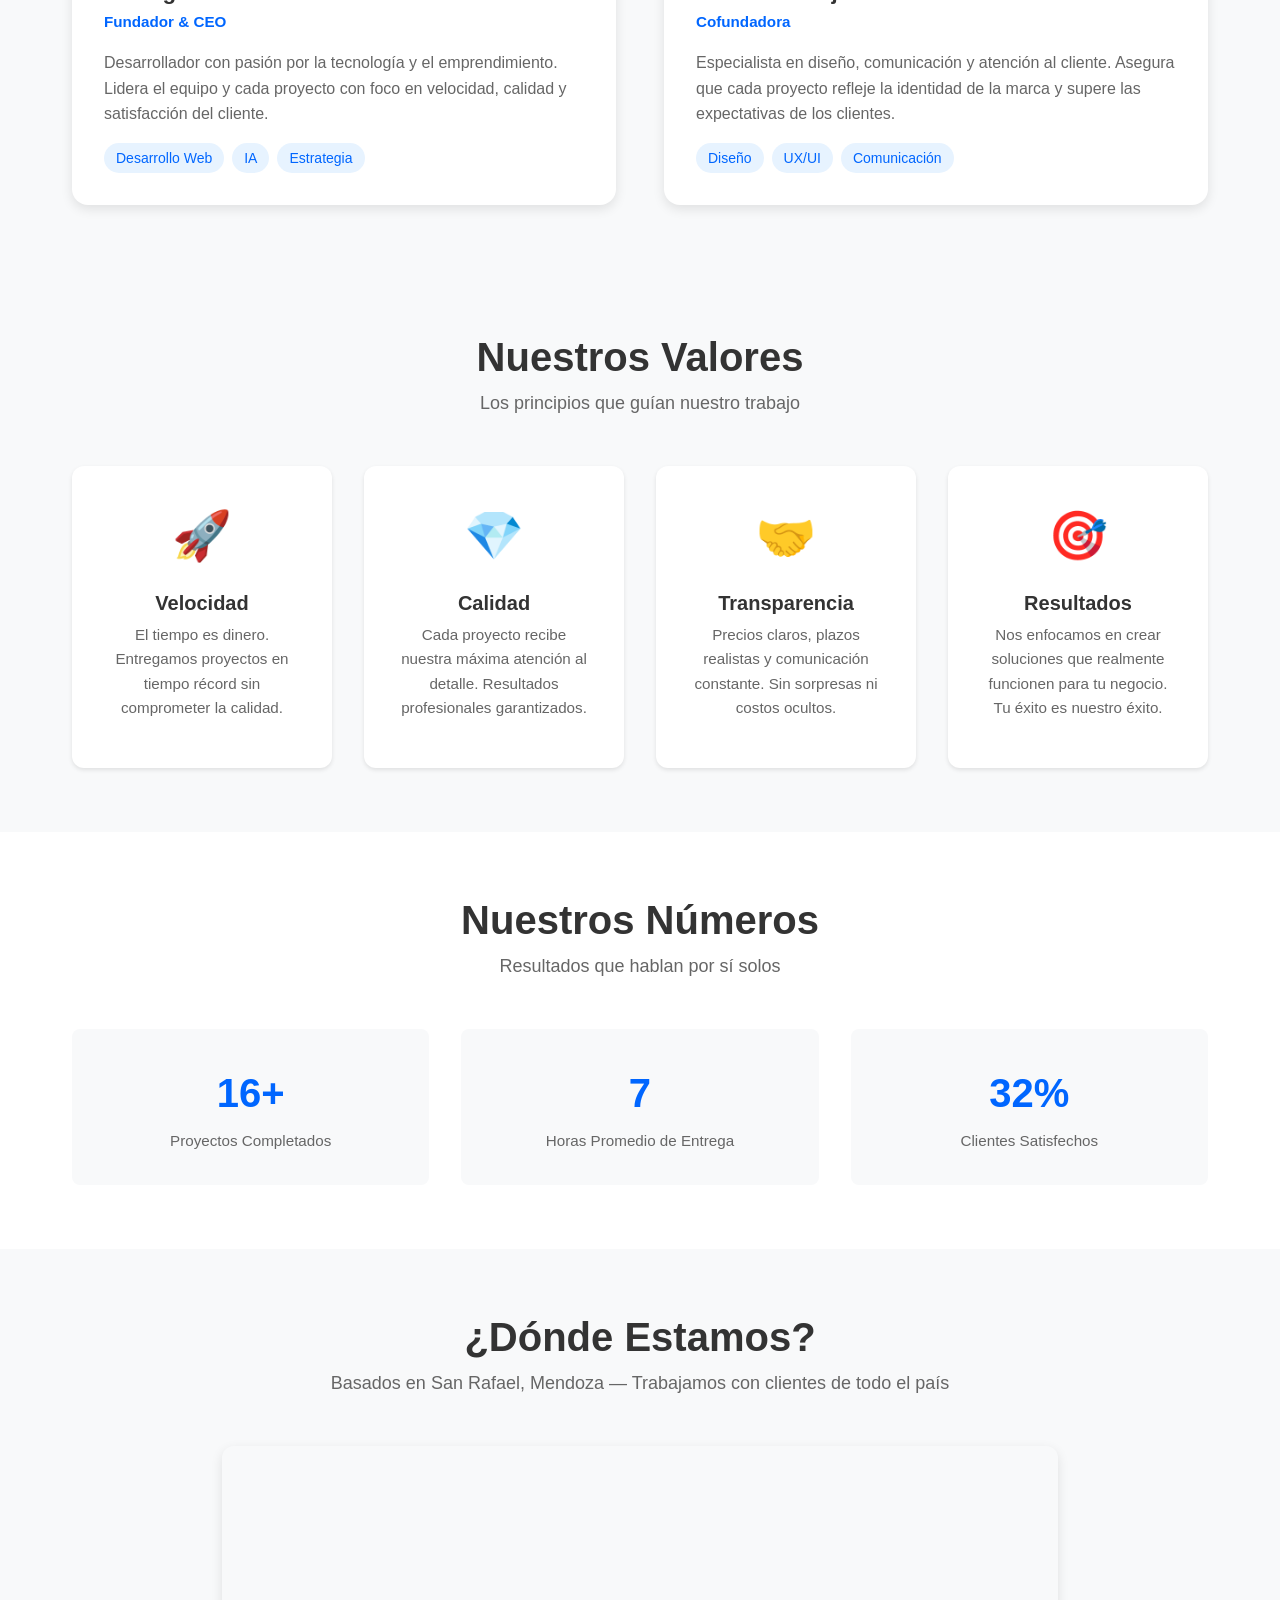
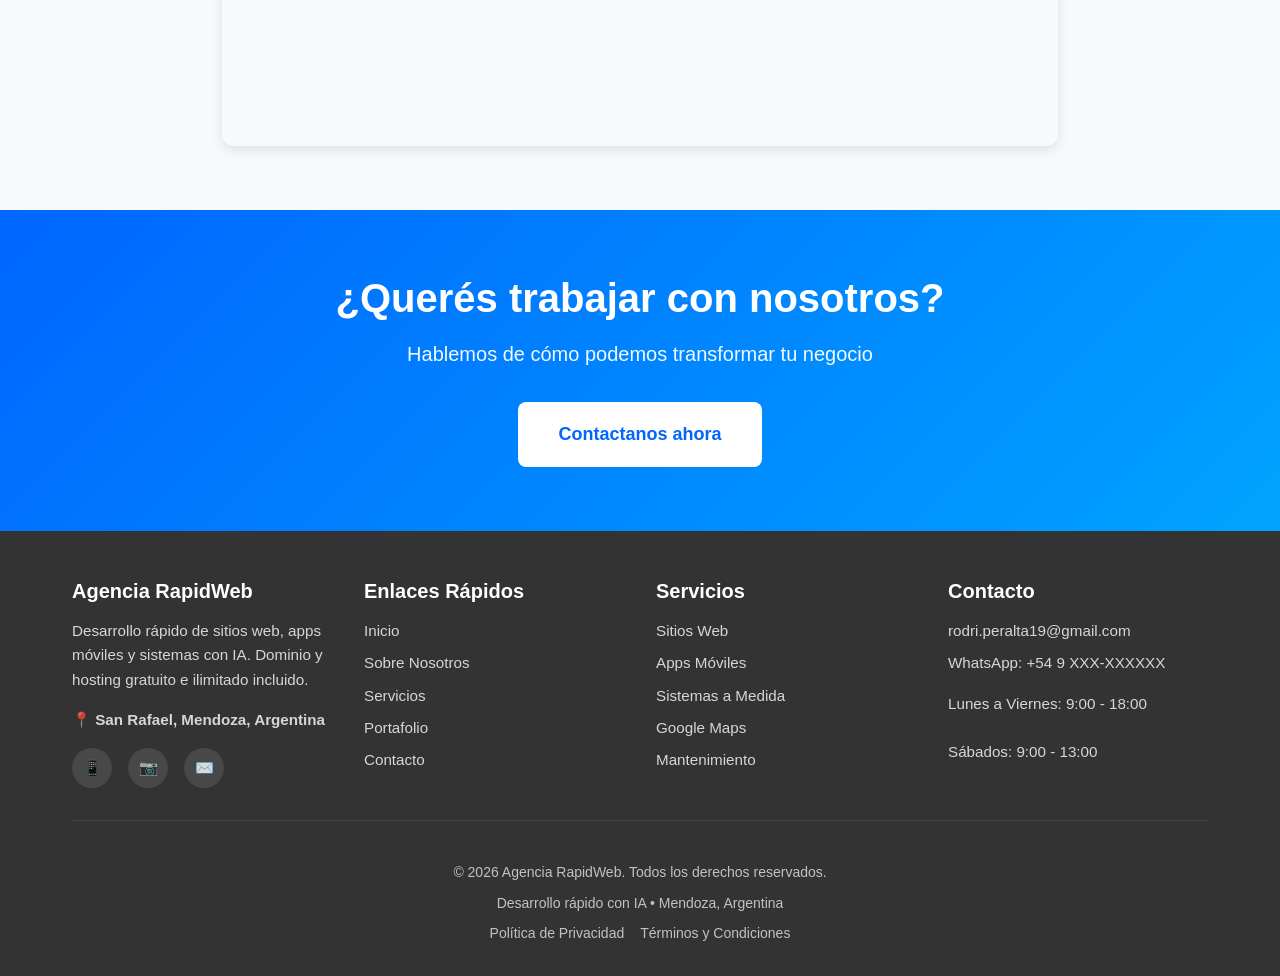
==== commit cd71c704: "Add files via upload" ====
--- a/about.html
+++ b/about.html
@@ -9,7 +9,7 @@
     <link rel="preconnect" href="https://fonts.googleapis.com">
     <link rel="preconnect" href="https://fonts.gstatic.com" crossorigin>
     <link href="https://fonts.googleapis.com/css2?family=Inter:wght@400;500;600;700&display=swap" rel="stylesheet">
-    <link rel="stylesheet" href="css/style.css">
+    <link rel="stylesheet" href="style.css">
     <!--
     GOOGLE ANALYTICS - Configuración futura
     <script async src="https://www.googletagmanager.com/gtag/js?id=G-XXXXXXXXXX"></script>
@@ -73,7 +73,7 @@
                     </p>
                 </div>
                 <div class="fade-in">
-                    <img src="img/rodrigo-peralta.jpg"
+                    <img src="rodrigo-peralta.jpg" onerror="this.style.display='none'"
                          alt="Rodrigo Peralta - Fundador y CEO Agencia RapidWeb"
                          loading="lazy"
                          class="about-image">
@@ -92,7 +92,7 @@
             <div class="team-grid">
                 <div class="team-card fade-in">
                     <div class="team-photo-wrapper">
-                        <img src="img/rodrigo-peralta.jpg"
+                        <img src="rodrigo-peralta.jpg" onerror="this.style.display='none'"
                              alt="Rodrigo Peralta - Fundador y CEO Agencia RapidWeb"
                              class="team-photo"
                              loading="lazy">
@@ -110,7 +110,7 @@
                 </div>
                 <div class="team-card fade-in">
                     <div class="team-photo-wrapper">
-                        <img src="img/florencia-rojo.jpg"
+                        <img src="florencia-rojo.jpg" onerror="this.style.display='none'"
                              alt="Florencia Rojo - Cofundadora Agencia RapidWeb"
                              class="team-photo"
                              loading="lazy">
@@ -270,6 +270,6 @@
         </div>
     </footer>
 
-    <script src="js/script.js"></script>
+    <script src="script.js"></script>
 </body>
 </html>
--- a/style.css
+++ b/style.css
@@ -0,0 +1,1076 @@
+/* ==========================================
+   AGENCIA RAPIDWEB - ESTILOS PRINCIPALES
+   Diseño minimalista, moderno y responsive
+   ========================================== */
+
+/* ========== RESET Y CONFIGURACIÓN BASE ========== */
+* {
+    margin: 0;
+    padding: 0;
+    box-sizing: border-box;
+}
+
+:root {
+    /* Colores principales */
+    --primary-blue: #0066FF;
+    --secondary-blue: #00A3FF;
+    --dark-gray: #333;
+    --medium-gray: #666;
+    --light-gray: #999;
+    --bg-light: #f8f9fa;
+    --white: #ffffff;
+
+    /* Tipografía */
+    --font-primary: 'Inter', -apple-system, BlinkMacSystemFont, 'Segoe UI', sans-serif;
+
+    /* Espaciado */
+    --spacing-xs: 0.5rem;
+    --spacing-sm: 1rem;
+    --spacing-md: 2rem;
+    --spacing-lg: 3rem;
+    --spacing-xl: 4rem;
+
+    /* Sombras */
+    --shadow-sm: 0 2px 4px rgba(0, 0, 0, 0.1);
+    --shadow-md: 0 4px 12px rgba(0, 0, 0, 0.1);
+    --shadow-lg: 0 8px 24px rgba(0, 0, 0, 0.15);
+
+    /* Transiciones */
+    --transition-fast: 0.2s ease;
+    --transition-medium: 0.3s ease;
+}
+
+html {
+    scroll-behavior: smooth;
+}
+
+body {
+    font-family: var(--font-primary);
+    font-size: 16px;
+    line-height: 1.6;
+    color: var(--dark-gray);
+    background-color: var(--white);
+    overflow-x: hidden;
+}
+
+img {
+    max-width: 100%;
+    height: auto;
+    display: block;
+}
+
+a {
+    text-decoration: none;
+    color: inherit;
+    transition: var(--transition-fast);
+}
+
+ul {
+    list-style: none;
+}
+
+/* ========== UTILIDADES ========== */
+.container {
+    max-width: 1200px;
+    margin: 0 auto;
+    padding: 0 var(--spacing-md);
+}
+
+.container-small {
+    max-width: 900px;
+    margin: 0 auto;
+    padding: 0 var(--spacing-md);
+}
+
+.section-padding {
+    padding: var(--spacing-xl) 0;
+}
+
+.text-center {
+    text-align: center;
+}
+
+.fade-in {
+    opacity: 0;
+    transform: translateY(30px);
+    transition: opacity 0.6s ease, transform 0.6s ease;
+}
+
+.fade-in.visible {
+    opacity: 1;
+    transform: translateY(0);
+}
+
+/* ========== TIPOGRAFÍA ========== */
+h1, h2, h3, h4, h5, h6 {
+    font-weight: 700;
+    line-height: 1.2;
+    color: var(--dark-gray);
+    margin-bottom: var(--spacing-sm);
+}
+
+h1 {
+    font-size: 3rem;
+}
+
+h2 {
+    font-size: 2.5rem;
+}
+
+h3 {
+    font-size: 2rem;
+}
+
+h4 {
+    font-size: 1.5rem;
+}
+
+p {
+    margin-bottom: var(--spacing-sm);
+    color: var(--medium-gray);
+}
+
+/* ========== BOTONES ========== */
+.btn {
+    display: inline-block;
+    padding: 0.875rem 2rem;
+    border-radius: 8px;
+    font-weight: 600;
+    font-size: 1rem;
+    cursor: pointer;
+    border: none;
+    transition: all var(--transition-medium);
+    text-align: center;
+}
+
+.btn-primary {
+    background: linear-gradient(135deg, var(--primary-blue), var(--secondary-blue));
+    color: var(--white);
+    box-shadow: var(--shadow-md);
+}
+
+.btn-primary:hover {
+    transform: translateY(-2px);
+    box-shadow: var(--shadow-lg);
+}
+
+.btn-outline {
+    background: transparent;
+    border: 2px solid var(--primary-blue);
+    color: var(--primary-blue);
+}
+
+.btn-outline:hover {
+    background: var(--primary-blue);
+    color: var(--white);
+}
+
+.btn-large {
+    padding: 1.125rem 2.5rem;
+    font-size: 1.125rem;
+}
+
+/* ========== HEADER Y NAVEGACIÓN ========== */
+.header {
+    position: sticky;
+    top: 0;
+    background: var(--white);
+    box-shadow: var(--shadow-sm);
+    z-index: 1000;
+    padding: var(--spacing-sm) 0;
+}
+
+.header .container {
+    display: flex;
+    justify-content: space-between;
+    align-items: center;
+}
+
+.logo {
+    display: flex;
+    align-items: center;
+    gap: 0.5rem;
+    font-size: 1.5rem;
+    font-weight: 700;
+    color: var(--dark-gray);
+}
+
+.logo-icon {
+    width: 32px;
+    height: 32px;
+}
+
+.logo-text {
+    color: var(--primary-blue);
+}
+
+.nav-menu {
+    display: flex;
+    gap: var(--spacing-md);
+    align-items: center;
+}
+
+.nav-menu a {
+    color: var(--medium-gray);
+    font-weight: 500;
+    transition: var(--transition-fast);
+}
+
+.nav-menu a:hover,
+.nav-menu a.active {
+    color: var(--primary-blue);
+}
+
+.nav-cta {
+    margin-left: var(--spacing-sm);
+}
+
+.mobile-menu-toggle {
+    display: none;
+    background: none;
+    border: none;
+    font-size: 1.5rem;
+    cursor: pointer;
+    color: var(--dark-gray);
+}
+
+/* ========== HERO SECTION ========== */
+.hero {
+    background: linear-gradient(135deg, #0066FF 0%, #00A3FF 100%);
+    color: var(--white);
+    padding: 6rem 0;
+    text-align: center;
+    position: relative;
+    overflow: hidden;
+}
+
+.hero::before {
+    content: '';
+    position: absolute;
+    top: 0;
+    left: 0;
+    right: 0;
+    bottom: 0;
+    background: url('data:image/svg+xml,<svg width="100" height="100" xmlns="http://www.w3.org/2000/svg"><defs><pattern id="grid" width="100" height="100" patternUnits="userSpaceOnUse"><path d="M 100 0 L 0 0 0 100" fill="none" stroke="rgba(255,255,255,0.05)" stroke-width="1"/></pattern></defs><rect width="100" height="100" fill="url(%23grid)"/></svg>');
+    opacity: 0.3;
+}
+
+.hero-content {
+    position: relative;
+    z-index: 1;
+}
+
+.hero h1 {
+    color: var(--white);
+    margin-bottom: var(--spacing-sm);
+    font-size: 3.5rem;
+    line-height: 1.1;
+}
+
+.hero-subtitle {
+    font-size: 1.25rem;
+    margin-bottom: var(--spacing-md);
+    color: rgba(255, 255, 255, 0.95);
+    font-weight: 500;
+}
+
+.hero-features {
+    display: flex;
+    justify-content: center;
+    gap: var(--spacing-md);
+    margin-bottom: var(--spacing-md);
+    flex-wrap: wrap;
+}
+
+.hero-feature {
+    display: flex;
+    align-items: center;
+    gap: 0.5rem;
+    font-size: 1rem;
+    font-weight: 600;
+}
+
+.hero-feature::before {
+    content: '⚡';
+    font-size: 1.25rem;
+}
+
+/* ========== SECCIONES DE BENEFICIOS/FEATURES ========== */
+.benefits {
+    background: var(--bg-light);
+}
+
+.section-title {
+    text-align: center;
+    margin-bottom: var(--spacing-lg);
+}
+
+.section-title h2 {
+    margin-bottom: var(--spacing-xs);
+}
+
+.section-subtitle {
+    font-size: 1.125rem;
+    color: var(--medium-gray);
+}
+
+.benefits-grid {
+    display: grid;
+    grid-template-columns: repeat(auto-fit, minmax(250px, 1fr));
+    gap: var(--spacing-md);
+}
+
+.benefit-card {
+    background: var(--white);
+    padding: var(--spacing-md);
+    border-radius: 12px;
+    text-align: center;
+    transition: var(--transition-medium);
+    box-shadow: var(--shadow-sm);
+}
+
+.benefit-card:hover {
+    transform: translateY(-5px);
+    box-shadow: var(--shadow-lg);
+}
+
+.benefit-icon {
+    font-size: 3rem;
+    margin-bottom: var(--spacing-sm);
+}
+
+.benefit-card h3 {
+    font-size: 1.25rem;
+    margin-bottom: var(--spacing-xs);
+    color: var(--dark-gray);
+}
+
+.benefit-card p {
+    font-size: 0.95rem;
+}
+
+/* ========== SERVICIOS ========== */
+.services-grid {
+    display: grid;
+    grid-template-columns: repeat(auto-fit, minmax(280px, 1fr));
+    gap: var(--spacing-md);
+}
+
+.service-card {
+    background: var(--white);
+    border: 2px solid #e9ecef;
+    border-radius: 12px;
+    padding: var(--spacing-md);
+    transition: var(--transition-medium);
+}
+
+.service-card:hover {
+    border-color: var(--primary-blue);
+    box-shadow: var(--shadow-lg);
+    transform: translateY(-5px);
+}
+
+.service-icon {
+    font-size: 2.5rem;
+    margin-bottom: var(--spacing-sm);
+    color: var(--primary-blue);
+}
+
+.service-card h3 {
+    margin-bottom: var(--spacing-xs);
+}
+
+.service-price {
+    font-size: 1.5rem;
+    font-weight: 700;
+    color: var(--primary-blue);
+    margin: var(--spacing-sm) 0;
+}
+
+.service-card p {
+    margin-bottom: var(--spacing-md);
+}
+
+/* ========== TESTIMONIOS ========== */
+.testimonials {
+    background: var(--white);
+}
+
+.testimonials-grid {
+    display: grid;
+    grid-template-columns: repeat(auto-fit, minmax(300px, 1fr));
+    gap: var(--spacing-md);
+}
+
+.testimonial-card {
+    background: var(--bg-light);
+    padding: var(--spacing-md);
+    border-radius: 12px;
+    border-left: 4px solid var(--primary-blue);
+}
+
+.testimonial-header {
+    display: flex;
+    align-items: center;
+    gap: var(--spacing-sm);
+    margin-bottom: var(--spacing-sm);
+}
+
+.testimonial-avatar {
+    width: 60px;
+    height: 60px;
+    border-radius: 50%;
+    background: linear-gradient(135deg, var(--primary-blue), var(--secondary-blue));
+    display: flex;
+    align-items: center;
+    justify-content: center;
+    color: var(--white);
+    font-size: 1.5rem;
+    font-weight: 700;
+}
+
+.testimonial-info h4 {
+    font-size: 1rem;
+    margin-bottom: 0.25rem;
+}
+
+.testimonial-role {
+    font-size: 0.875rem;
+    color: var(--light-gray);
+}
+
+.testimonial-text {
+    font-style: italic;
+    color: var(--medium-gray);
+    line-height: 1.7;
+}
+
+.testimonial-rating {
+    color: #ffc107;
+    font-size: 1.25rem;
+    margin-bottom: var(--spacing-xs);
+}
+
+/* ========== PORTAFOLIO ========== */
+.portfolio-grid {
+    display: grid;
+    grid-template-columns: repeat(auto-fit, minmax(350px, 1fr));
+    gap: var(--spacing-md);
+}
+
+.portfolio-item {
+    background: var(--white);
+    border-radius: 12px;
+    overflow: hidden;
+    box-shadow: var(--shadow-md);
+    transition: var(--transition-medium);
+}
+
+.portfolio-item:hover {
+    transform: translateY(-8px);
+    box-shadow: var(--shadow-lg);
+}
+
+.portfolio-image {
+    width: 100%;
+    height: 250px;
+    object-fit: cover;
+    background: linear-gradient(135deg, #e9ecef, #dee2e6);
+}
+
+.portfolio-content {
+    padding: var(--spacing-md);
+}
+
+.portfolio-content h3 {
+    margin-bottom: var(--spacing-xs);
+    font-size: 1.25rem;
+}
+
+.portfolio-tags {
+    display: flex;
+    gap: 0.5rem;
+    margin-top: var(--spacing-sm);
+    flex-wrap: wrap;
+}
+
+.portfolio-tag {
+    background: #e7f3ff;
+    color: var(--primary-blue);
+    padding: 0.25rem 0.75rem;
+    border-radius: 20px;
+    font-size: 0.875rem;
+    font-weight: 500;
+}
+
+/* ========== SOBRE NOSOTROS ========== */
+.about-content {
+    display: grid;
+    grid-template-columns: 1fr 1fr;
+    gap: var(--spacing-lg);
+    align-items: center;
+}
+
+.about-text h2 {
+    margin-bottom: var(--spacing-md);
+}
+
+.about-text p {
+    font-size: 1.125rem;
+    line-height: 1.8;
+    margin-bottom: var(--spacing-md);
+}
+
+.about-image {
+    width: 100%;
+    height: 400px;
+    object-fit: cover;
+    border-radius: 12px;
+    box-shadow: var(--shadow-lg);
+    background: linear-gradient(135deg, #e9ecef, #dee2e6);
+}
+
+.about-stats {
+    display: grid;
+    grid-template-columns: repeat(3, 1fr);
+    gap: var(--spacing-md);
+    margin-top: var(--spacing-lg);
+}
+
+.stat-card {
+    text-align: center;
+    padding: var(--spacing-md);
+    background: var(--bg-light);
+    border-radius: 8px;
+}
+
+.stat-number {
+    font-size: 2.5rem;
+    font-weight: 700;
+    color: var(--primary-blue);
+    margin-bottom: 0.25rem;
+}
+
+.stat-label {
+    color: var(--medium-gray);
+    font-size: 0.95rem;
+}
+
+/* ========== CONTACTO ========== */
+.contact-wrapper {
+    display: grid;
+    grid-template-columns: 1fr 1fr;
+    gap: var(--spacing-lg);
+}
+
+.contact-form {
+    background: var(--bg-light);
+    padding: var(--spacing-md);
+    border-radius: 12px;
+}
+
+.form-group {
+    margin-bottom: var(--spacing-md);
+}
+
+.form-group label {
+    display: block;
+    margin-bottom: 0.5rem;
+    font-weight: 600;
+    color: var(--dark-gray);
+}
+
+.form-group input,
+.form-group textarea {
+    width: 100%;
+    padding: 0.875rem;
+    border: 2px solid #e9ecef;
+    border-radius: 8px;
+    font-family: inherit;
+    font-size: 1rem;
+    transition: var(--transition-fast);
+}
+
+.form-group input:focus,
+.form-group textarea:focus {
+    outline: none;
+    border-color: var(--primary-blue);
+}
+
+.form-group textarea {
+    min-height: 150px;
+    resize: vertical;
+}
+
+.contact-info {
+    display: flex;
+    flex-direction: column;
+    gap: var(--spacing-md);
+}
+
+.info-card {
+    display: flex;
+    align-items: flex-start;
+    gap: var(--spacing-sm);
+    padding: var(--spacing-md);
+    background: var(--bg-light);
+    border-radius: 12px;
+}
+
+.info-icon {
+    font-size: 2rem;
+    color: var(--primary-blue);
+    flex-shrink: 0;
+}
+
+.info-content h3 {
+    font-size: 1.125rem;
+    margin-bottom: 0.25rem;
+}
+
+.info-content p {
+    margin: 0;
+}
+
+.map-container {
+    width: 100%;
+    height: 300px;
+    border-radius: 12px;
+    overflow: hidden;
+    box-shadow: var(--shadow-md);
+    margin-top: var(--spacing-md);
+}
+
+.map-container iframe {
+    width: 100%;
+    height: 100%;
+    border: none;
+}
+
+/* ========== CTA SECTION ========== */
+.cta-section {
+    background: linear-gradient(135deg, var(--primary-blue), var(--secondary-blue));
+    color: var(--white);
+    padding: var(--spacing-xl) 0;
+    text-align: center;
+}
+
+.cta-section h2 {
+    color: var(--white);
+    margin-bottom: var(--spacing-sm);
+}
+
+.cta-section p {
+    color: rgba(255, 255, 255, 0.95);
+    font-size: 1.25rem;
+    margin-bottom: var(--spacing-md);
+}
+
+.btn-white {
+    background: var(--white);
+    color: var(--primary-blue);
+}
+
+.btn-white:hover {
+    background: var(--bg-light);
+}
+
+/* ========== FOOTER ========== */
+.footer {
+    background: var(--dark-gray);
+    color: var(--white);
+    padding: var(--spacing-lg) 0 var(--spacing-md);
+}
+
+.footer-content {
+    display: grid;
+    grid-template-columns: repeat(auto-fit, minmax(250px, 1fr));
+    gap: var(--spacing-md);
+    margin-bottom: var(--spacing-md);
+}
+
+.footer-section h3 {
+    color: var(--white);
+    margin-bottom: var(--spacing-sm);
+    font-size: 1.25rem;
+}
+
+.footer-section p,
+.footer-section a {
+    color: rgba(255, 255, 255, 0.8);
+    font-size: 0.95rem;
+}
+
+.footer-links {
+    display: flex;
+    flex-direction: column;
+    gap: 0.5rem;
+}
+
+.footer-links a:hover {
+    color: var(--secondary-blue);
+}
+
+.social-links {
+    display: flex;
+    gap: var(--spacing-sm);
+    margin-top: var(--spacing-sm);
+}
+
+.social-link {
+    width: 40px;
+    height: 40px;
+    background: rgba(255, 255, 255, 0.1);
+    border-radius: 50%;
+    display: flex;
+    align-items: center;
+    justify-content: center;
+    font-size: 1.25rem;
+    transition: var(--transition-fast);
+}
+
+.social-link:hover {
+    background: var(--primary-blue);
+    transform: translateY(-3px);
+}
+
+.footer-bottom {
+    border-top: 1px solid rgba(255, 255, 255, 0.1);
+    padding-top: var(--spacing-md);
+    text-align: center;
+}
+
+.footer-bottom p {
+    color: rgba(255, 255, 255, 0.7);
+    font-size: 0.875rem;
+    margin: 0.5rem 0;
+}
+
+/* ========== RESPONSIVE ========== */
+@media (max-width: 968px) {
+    .about-content,
+    .contact-wrapper {
+        grid-template-columns: 1fr;
+    }
+
+    .about-image {
+        order: -1;
+    }
+}
+
+@media (max-width: 768px) {
+    h1 {
+        font-size: 2.25rem;
+    }
+
+    h2 {
+        font-size: 2rem;
+    }
+
+    .hero h1 {
+        font-size: 2.5rem;
+    }
+
+    .hero-subtitle {
+        font-size: 1.125rem;
+    }
+
+    .nav-menu {
+        position: fixed;
+        top: 70px;
+        left: -100%;
+        width: 100%;
+        background: var(--white);
+        flex-direction: column;
+        padding: var(--spacing-md);
+        box-shadow: var(--shadow-lg);
+        transition: var(--transition-medium);
+        align-items: flex-start;
+    }
+
+    .nav-menu.active {
+        left: 0;
+    }
+
+    .nav-cta {
+        margin-left: 0;
+        width: 100%;
+    }
+
+    .nav-cta .btn {
+        width: 100%;
+    }
+
+    .mobile-menu-toggle {
+        display: block;
+    }
+
+    .benefits-grid,
+    .services-grid,
+    .testimonials-grid,
+    .portfolio-grid {
+        grid-template-columns: 1fr;
+    }
+
+    .about-stats {
+        grid-template-columns: 1fr;
+    }
+
+    .footer-content {
+        grid-template-columns: 1fr;
+        text-align: center;
+    }
+
+    .social-links {
+        justify-content: center;
+    }
+}
+
+@media (max-width: 480px) {
+    h1 {
+        font-size: 1.875rem;
+    }
+
+    .hero h1 {
+        font-size: 2rem;
+    }
+
+    .hero-features {
+        flex-direction: column;
+        gap: var(--spacing-sm);
+    }
+
+    .section-padding {
+        padding: var(--spacing-md) 0;
+    }
+
+    .btn {
+        padding: 0.75rem 1.5rem;
+        font-size: 0.95rem;
+    }
+}
+
+/* ========== CÓMO TRABAJAMOS - PASOS ========== */
+.steps-list {
+    display: flex;
+    flex-direction: column;
+    gap: 1.5rem;
+    max-width: 750px;
+    margin: 0 auto;
+}
+
+.step-item {
+    display: flex;
+    align-items: flex-start;
+    gap: var(--spacing-md);
+    background: var(--bg-light);
+    padding: var(--spacing-md);
+    border-radius: 12px;
+    transition: var(--transition-medium);
+}
+
+.step-item:hover {
+    box-shadow: var(--shadow-md);
+    transform: translateX(4px);
+}
+
+.step-number {
+    width: 52px;
+    height: 52px;
+    min-width: 52px;
+    background: linear-gradient(135deg, var(--primary-blue), var(--secondary-blue));
+    color: white;
+    border-radius: 50%;
+    display: flex;
+    align-items: center;
+    justify-content: center;
+    font-size: 1.25rem;
+    font-weight: 700;
+}
+
+.step-content h3 {
+    font-size: 1.1rem;
+    margin-bottom: 0.35rem;
+    color: var(--dark-gray);
+}
+
+.step-content p {
+    font-size: 0.95rem;
+    margin: 0;
+}
+
+/* ========== EQUIPO ========== */
+.team-grid {
+    display: grid;
+    grid-template-columns: repeat(auto-fit, minmax(320px, 1fr));
+    gap: var(--spacing-lg);
+    margin-top: var(--spacing-md);
+}
+
+.team-card {
+    background: var(--white);
+    border-radius: 16px;
+    overflow: hidden;
+    box-shadow: var(--shadow-md);
+    transition: var(--transition-medium);
+}
+
+.team-card:hover {
+    transform: translateY(-6px);
+    box-shadow: var(--shadow-lg);
+}
+
+.team-photo-wrapper {
+    width: 100%;
+    height: 320px;
+    overflow: hidden;
+    background: linear-gradient(135deg, #e9ecef, #dee2e6);
+}
+
+.team-photo {
+    width: 100%;
+    height: 100%;
+    object-fit: cover;
+    object-position: top center;
+    display: block;
+}
+
+.team-info {
+    padding: var(--spacing-md);
+}
+
+.team-info h3 {
+    font-size: 1.4rem;
+    margin-bottom: 0.25rem;
+    color: var(--dark-gray);
+}
+
+.team-role {
+    color: var(--primary-blue);
+    font-weight: 600;
+    font-size: 0.95rem;
+    margin-bottom: var(--spacing-sm);
+}
+
+.team-tags {
+    display: flex;
+    gap: 0.5rem;
+    flex-wrap: wrap;
+    margin-top: var(--spacing-sm);
+}
+
+/* ========== INDUSTRIAS ========== */
+.industries-grid {
+    display: flex;
+    flex-wrap: wrap;
+    gap: 1rem;
+    justify-content: center;
+    margin-top: var(--spacing-md);
+}
+
+.industry-badge {
+    background: var(--white);
+    border: 2px solid #e9ecef;
+    color: var(--dark-gray);
+    padding: 0.75rem 1.5rem;
+    border-radius: 50px;
+    font-size: 1rem;
+    font-weight: 600;
+    transition: var(--transition-fast);
+    cursor: default;
+}
+
+.industry-badge:hover {
+    border-color: var(--primary-blue);
+    color: var(--primary-blue);
+    background: #e7f3ff;
+}
+
+/* ========== PORTAFOLIO PLACEHOLDERS ========== */
+.portfolio-placeholder {
+    width: 100%;
+    height: 220px;
+    display: flex;
+    align-items: center;
+    justify-content: center;
+    font-size: 4rem;
+    border-radius: 12px 12px 0 0;
+}
+
+.portfolio-placeholder--gastro   { background: linear-gradient(135deg, #fff3e0, #ffe0b2); }
+.portfolio-placeholder--retail   { background: linear-gradient(135deg, #fce4ec, #f8bbd0); }
+.portfolio-placeholder--salud    { background: linear-gradient(135deg, #e8f5e9, #c8e6c9); }
+.portfolio-placeholder--inmobiliaria { background: linear-gradient(135deg, #e3f2fd, #bbdefb); }
+.portfolio-placeholder--educacion{ background: linear-gradient(135deg, #ede7f6, #d1c4e9); }
+.portfolio-placeholder--turismo  { background: linear-gradient(135deg, #e0f7fa, #b2ebf2); }
+
+/* ========== LEGAL CONTENT ========== */
+.legal-content h2 {
+    font-size: 1.35rem;
+    color: var(--primary-blue);
+    margin-top: 2.5rem;
+    margin-bottom: 0.75rem;
+    border-bottom: 1px solid #e9ecef;
+    padding-bottom: 0.5rem;
+}
+
+.legal-content h2:first-child {
+    margin-top: 0;
+}
+
+.legal-content p,
+.legal-content li {
+    font-size: 1rem;
+    line-height: 1.8;
+    color: var(--medium-gray);
+}
+
+/* ========== RESPONSIVE NUEVOS ESTILOS ========== */
+@media (max-width: 768px) {
+    .team-grid {
+        grid-template-columns: 1fr;
+    }
+
+    .step-item {
+        flex-direction: column;
+        align-items: center;
+        text-align: center;
+    }
+
+    .step-item:hover {
+        transform: none;
+    }
+
+    .industries-grid {
+        gap: 0.75rem;
+    }
+
+    .industry-badge {
+        font-size: 0.9rem;
+        padding: 0.6rem 1.1rem;
+    }
+}
+
+/* ========== TESTIMONIO CON FOTO ========== */
+.testimonial-avatar--photo {
+    background: none !important;
+    overflow: hidden;
+    flex-shrink: 0;
+}
+
+.testimonial-avatar--photo img {
+    width: 60px;
+    height: 60px;
+    border-radius: 50%;
+    object-fit: cover;
+    object-position: top center;
+    display: block;
+}
+
+/* ========== BTN-PRIMARY TEXTO BLANCO FORZADO ========== */
+.btn-primary,
+.btn-primary:hover,
+.btn-primary:visited,
+.nav-cta .btn-primary {
+    color: #ffffff !important;
+}
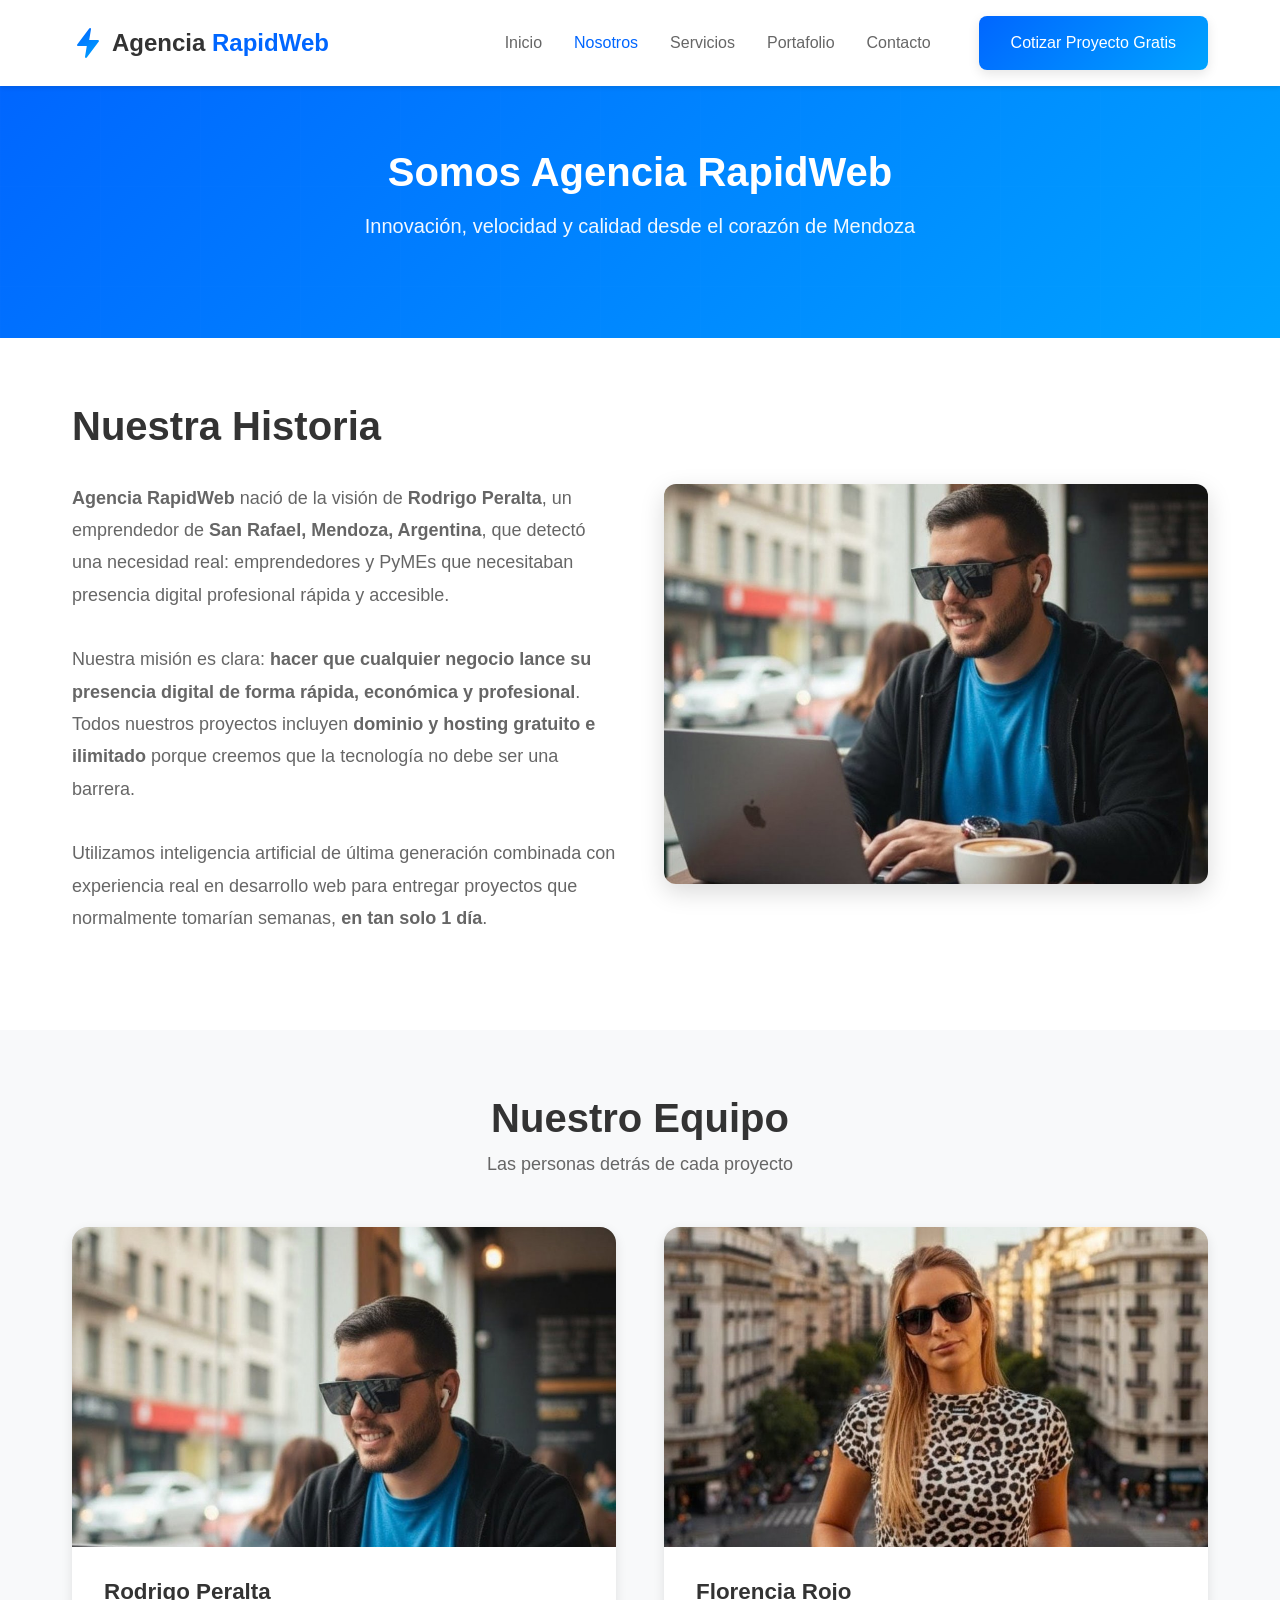
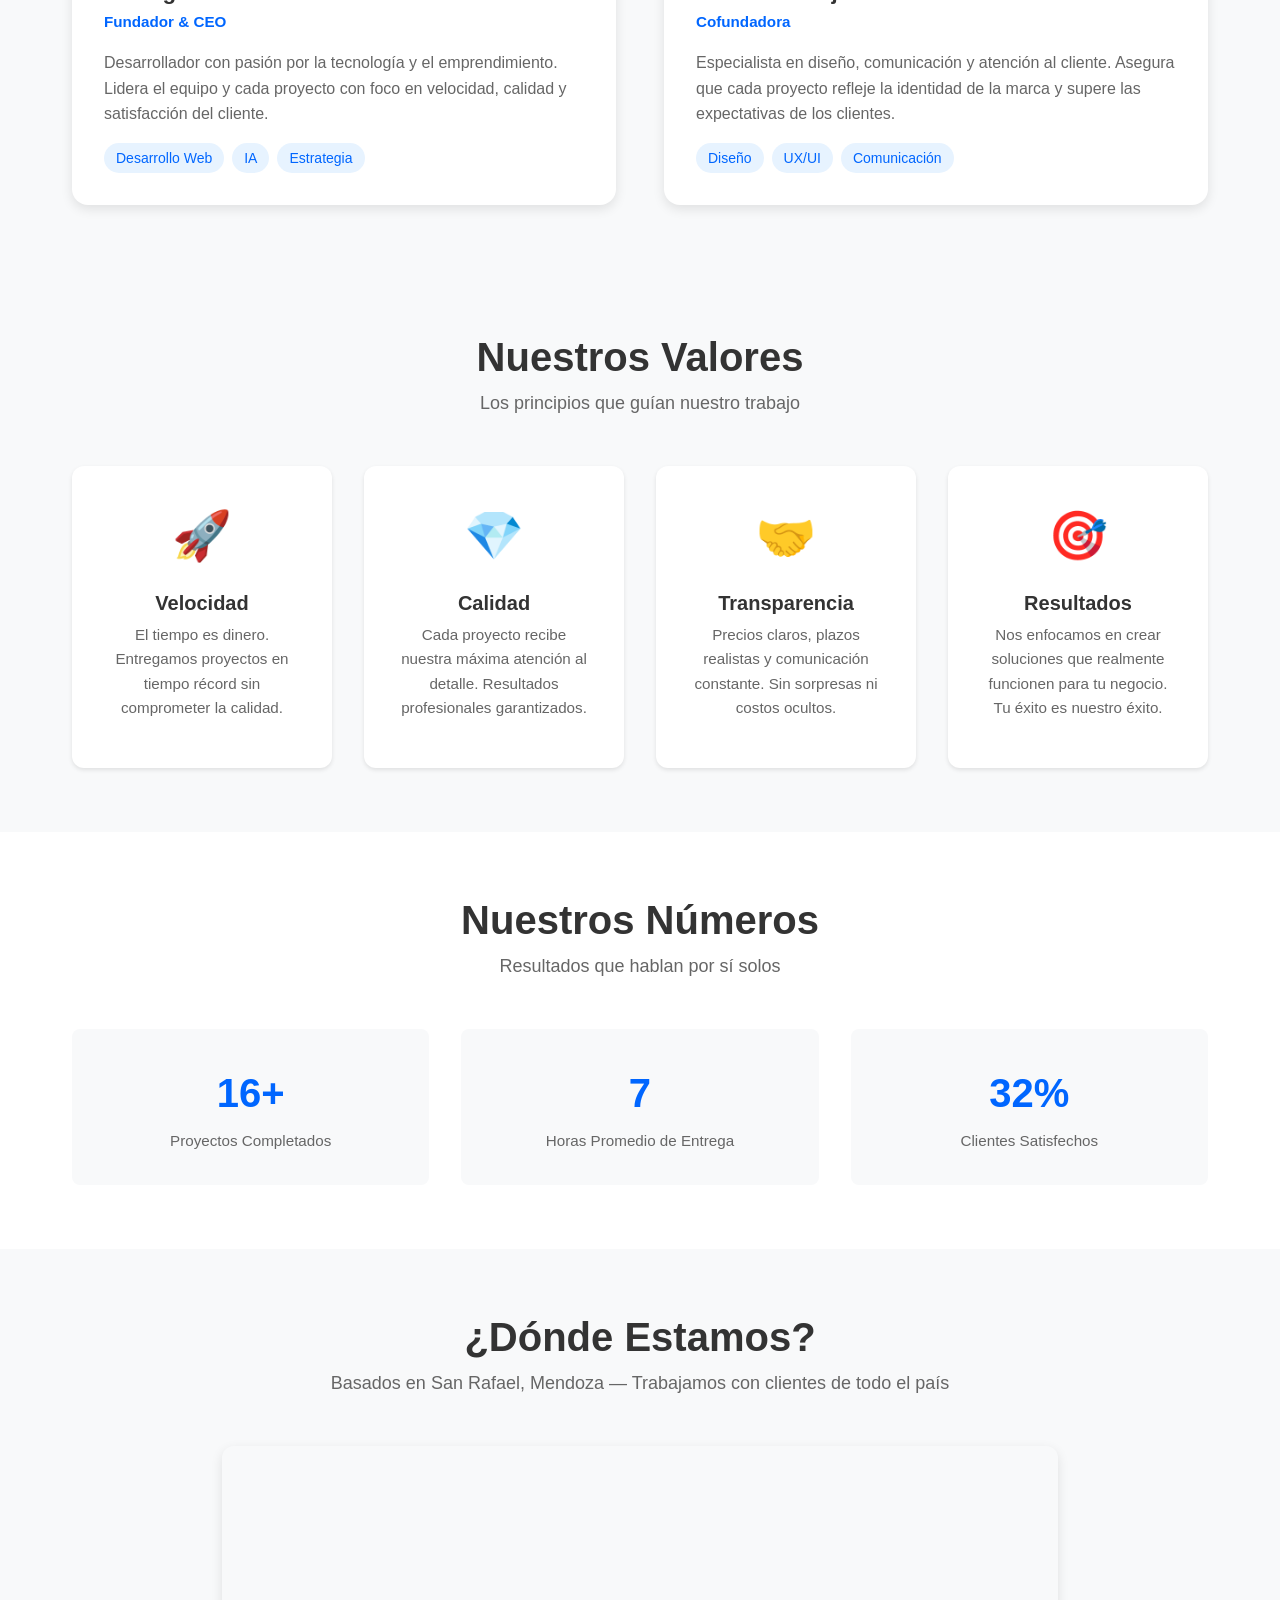
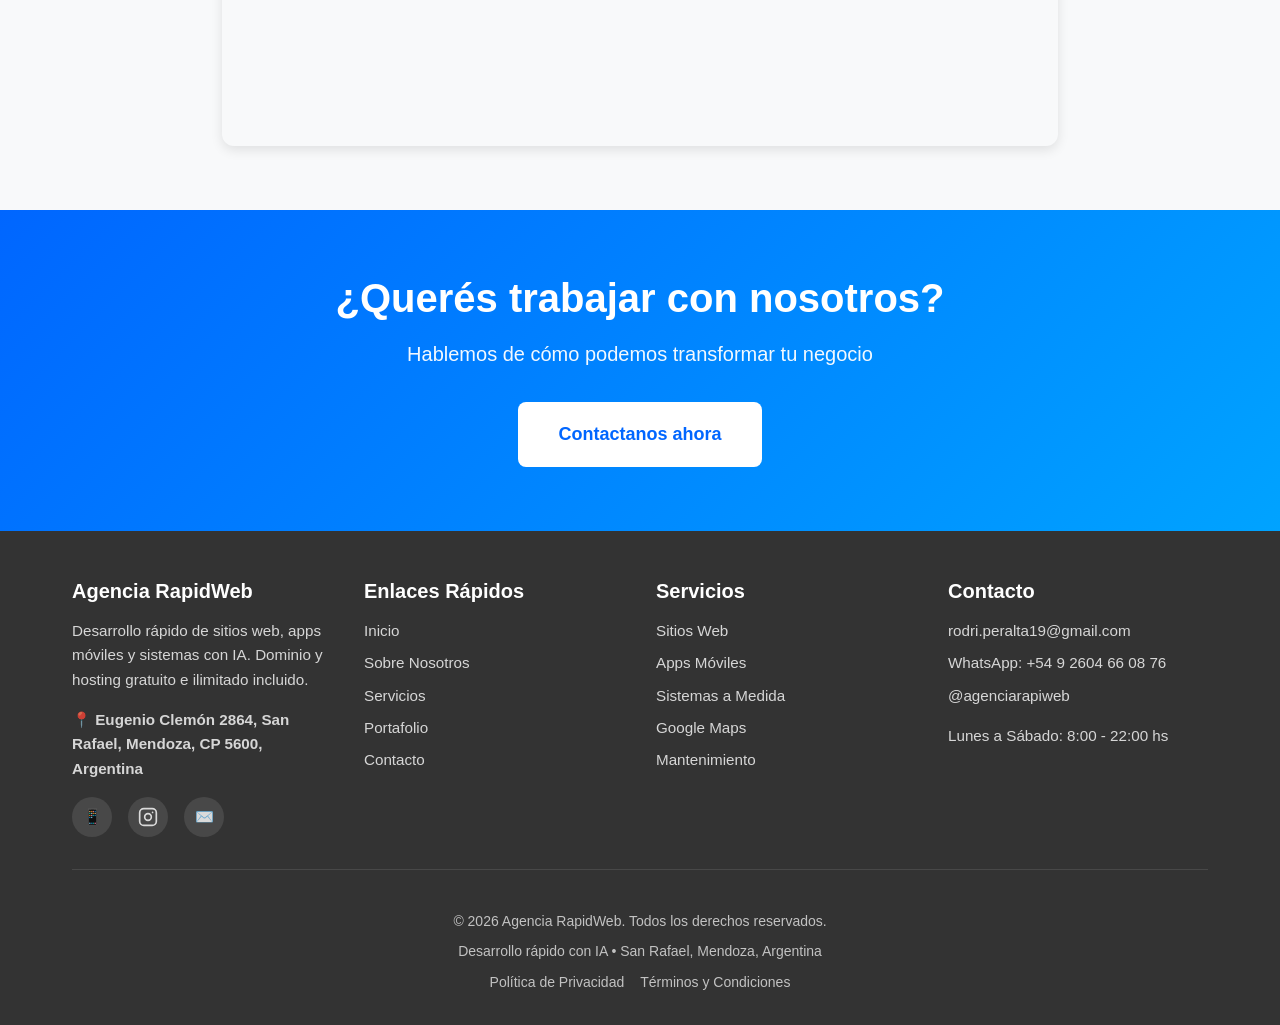
==== commit f6f14793: "Add files via upload" ====
--- a/about.html
+++ b/about.html
@@ -222,10 +222,12 @@
                 <div class="footer-section">
                     <h3>Agencia RapidWeb</h3>
                     <p>Desarrollo rápido de sitios web, apps móviles y sistemas con IA. Dominio y hosting gratuito e ilimitado incluido.</p>
-                    <p style="margin-top: 1rem;"><strong>📍 San Rafael, Mendoza, Argentina</strong></p>
+                    <p style="margin-top:1rem;"><strong>📍 Eugenio Clemón 2864, San Rafael, Mendoza, CP 5600, Argentina</strong></p>
                     <div class="social-links">
-                        <a href="https://wa.me/549XXXXXXXXX" class="social-link" aria-label="WhatsApp" target="_blank" rel="noopener">📱</a>
-                        <a href="https://instagram.com/agenciarapidweb" class="social-link" aria-label="Instagram" target="_blank" rel="noopener">📷</a>
+                        <a href="https://wa.me/5492604660876" class="social-link" aria-label="WhatsApp" target="_blank" rel="noopener">📱</a>
+                        <a href="https://www.instagram.com/agenciarapiweb?igsh=NmxvbHIxY3RncGt0" class="social-link social-link--ig" aria-label="Instagram" target="_blank" rel="noopener">
+                            <svg viewBox="0 0 24 24" width="20" height="20" fill="none" stroke="currentColor" stroke-width="2" stroke-linecap="round" stroke-linejoin="round"><rect x="2" y="2" width="20" height="20" rx="5" ry="5"/><circle cx="12" cy="12" r="4"/><circle cx="17.5" cy="6.5" r="1" fill="currentColor" stroke="none"/></svg>
+                        </a>
                         <a href="mailto:rodri.peralta19@gmail.com" class="social-link" aria-label="Email">✉️</a>
                     </div>
                 </div>
@@ -253,16 +255,16 @@
                     <h3>Contacto</h3>
                     <div class="footer-links">
                         <a href="mailto:rodri.peralta19@gmail.com">rodri.peralta19@gmail.com</a>
-                        <a href="https://wa.me/549XXXXXXXXX">WhatsApp: +54 9 XXX-XXXXXX</a>
-                        <p style="margin-top: 0.5rem;">Lunes a Viernes: 9:00 - 18:00</p>
-                        <p>Sábados: 9:00 - 13:00</p>
+                        <a href="https://wa.me/5492604660876">WhatsApp: +54 9 2604 66 08 76</a>
+                        <a href="https://www.instagram.com/agenciarapiweb?igsh=NmxvbHIxY3RncGt0" target="_blank" rel="noopener">@agenciarapiweb</a>
+                        <p style="margin-top:0.5rem;">Lunes a Sábado: 8:00 - 22:00 hs</p>
                     </div>
                 </div>
             </div>
             <div class="footer-bottom">
                 <p>&copy; 2026 Agencia RapidWeb. Todos los derechos reservados.</p>
-                <p>Desarrollo rápido con IA • Mendoza, Argentina</p>
-                <div style="display: flex; justify-content: center; gap: 1rem; margin-top: 0.5rem; flex-wrap: wrap;">
+                <p>Desarrollo rápido con IA • San Rafael, Mendoza, Argentina</p>
+                <div style="display:flex;justify-content:center;gap:1rem;margin-top:0.5rem;flex-wrap:wrap;">
                     <a href="privacidad.html" style="color:rgba(255,255,255,0.7);font-size:0.875rem;">Política de Privacidad</a>
                     <a href="terminos.html" style="color:rgba(255,255,255,0.7);font-size:0.875rem;">Términos y Condiciones</a>
                 </div>
--- a/style.css
+++ b/style.css
@@ -1074,3 +1074,22 @@
 .nav-cta .btn-primary {
     color: #ffffff !important;
 }
+
+/* ========== INSTAGRAM ICON IN FOOTER ========== */
+.social-link--ig {
+    display: flex;
+    align-items: center;
+    justify-content: center;
+    color: rgba(255,255,255,0.9);
+}
+
+.social-link--ig svg {
+    width: 20px;
+    height: 20px;
+    stroke: currentColor;
+}
+
+.social-link--ig:hover {
+    background: linear-gradient(45deg, #f09433, #e6683c, #dc2743, #cc2366, #bc1888);
+    color: white;
+}
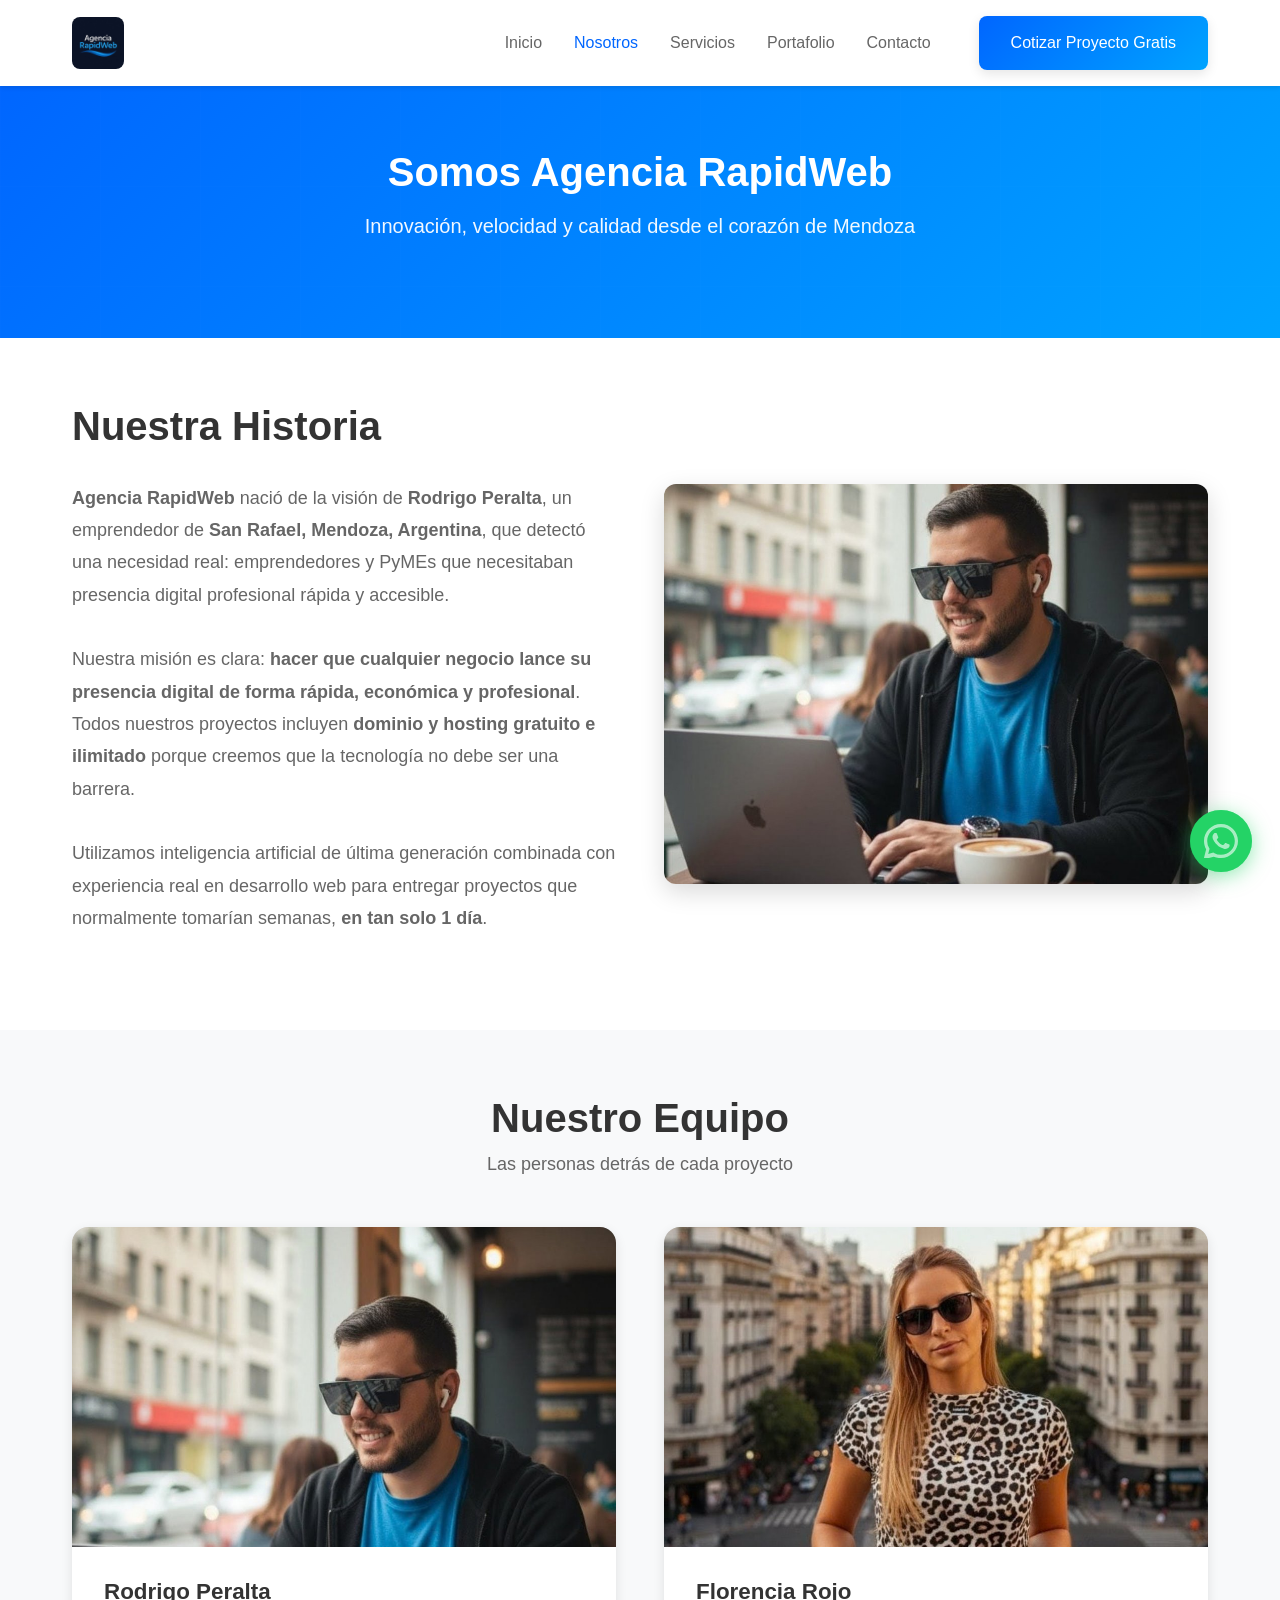
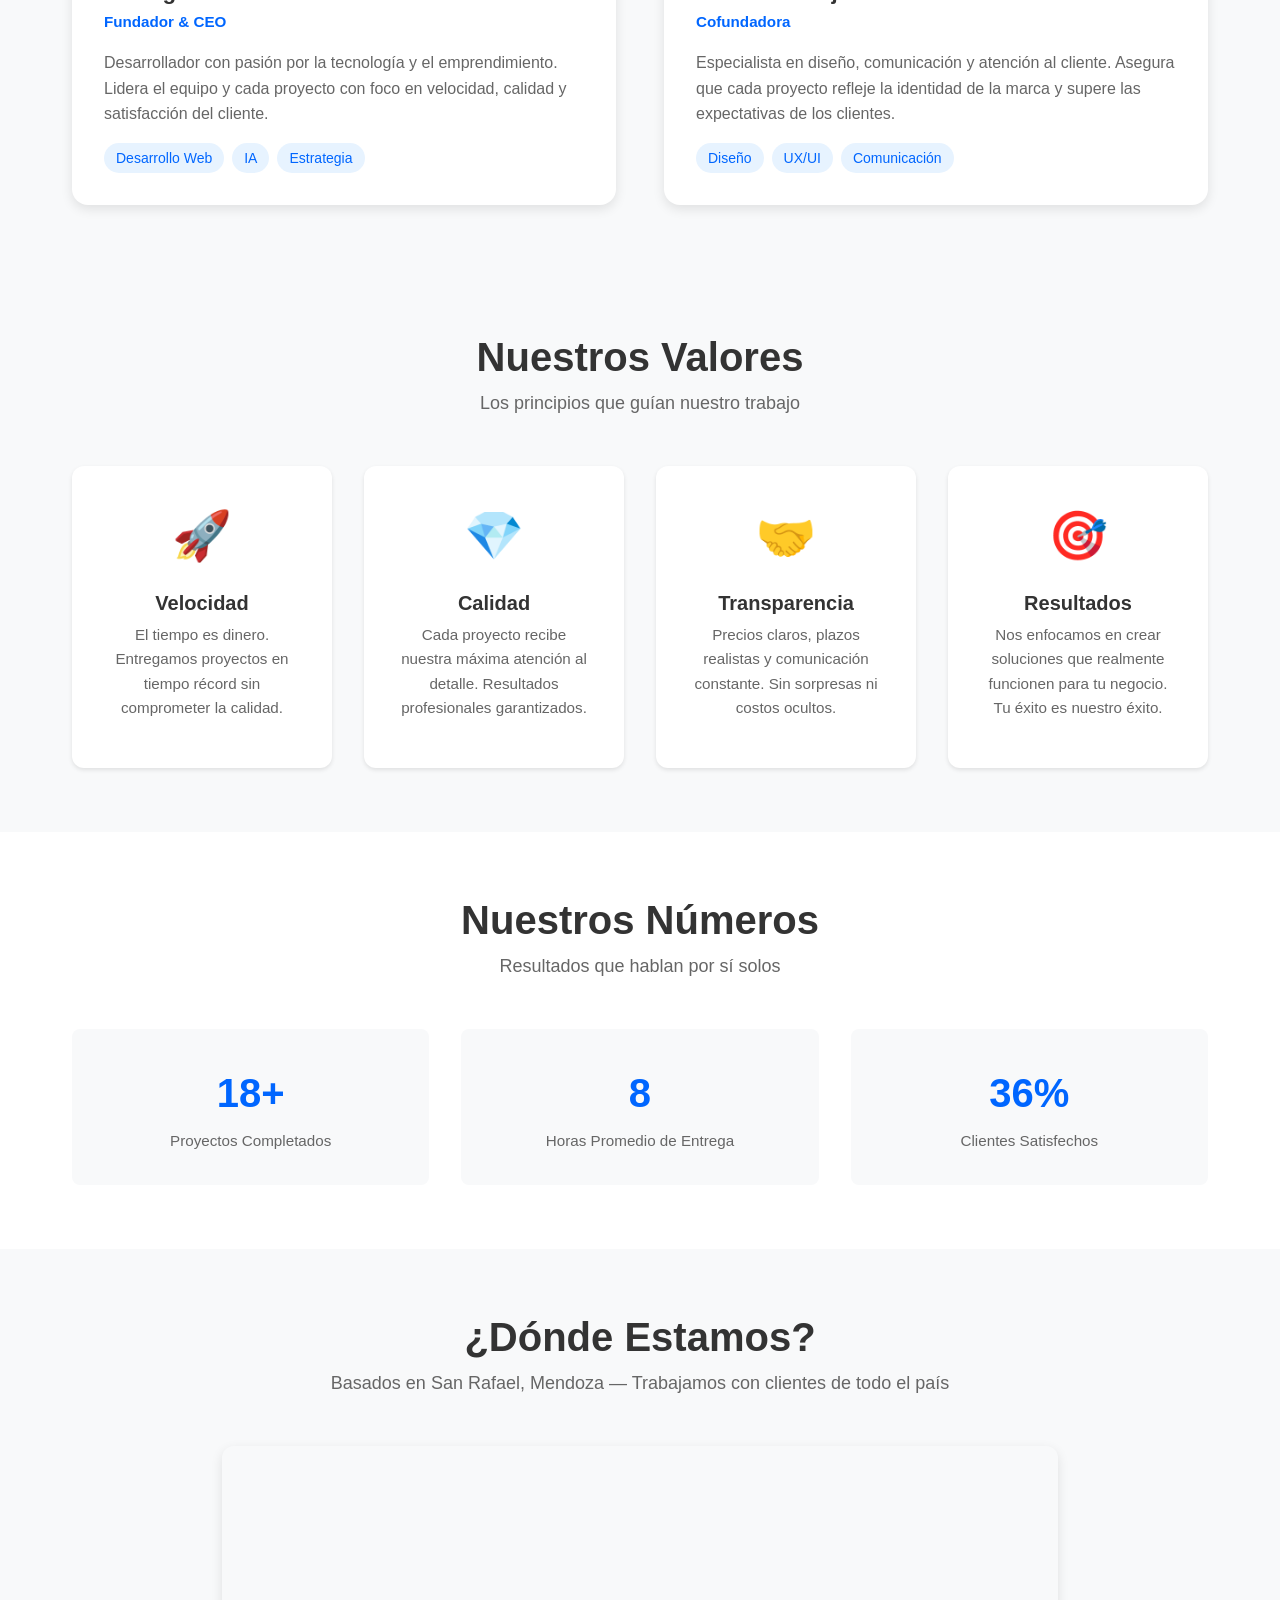
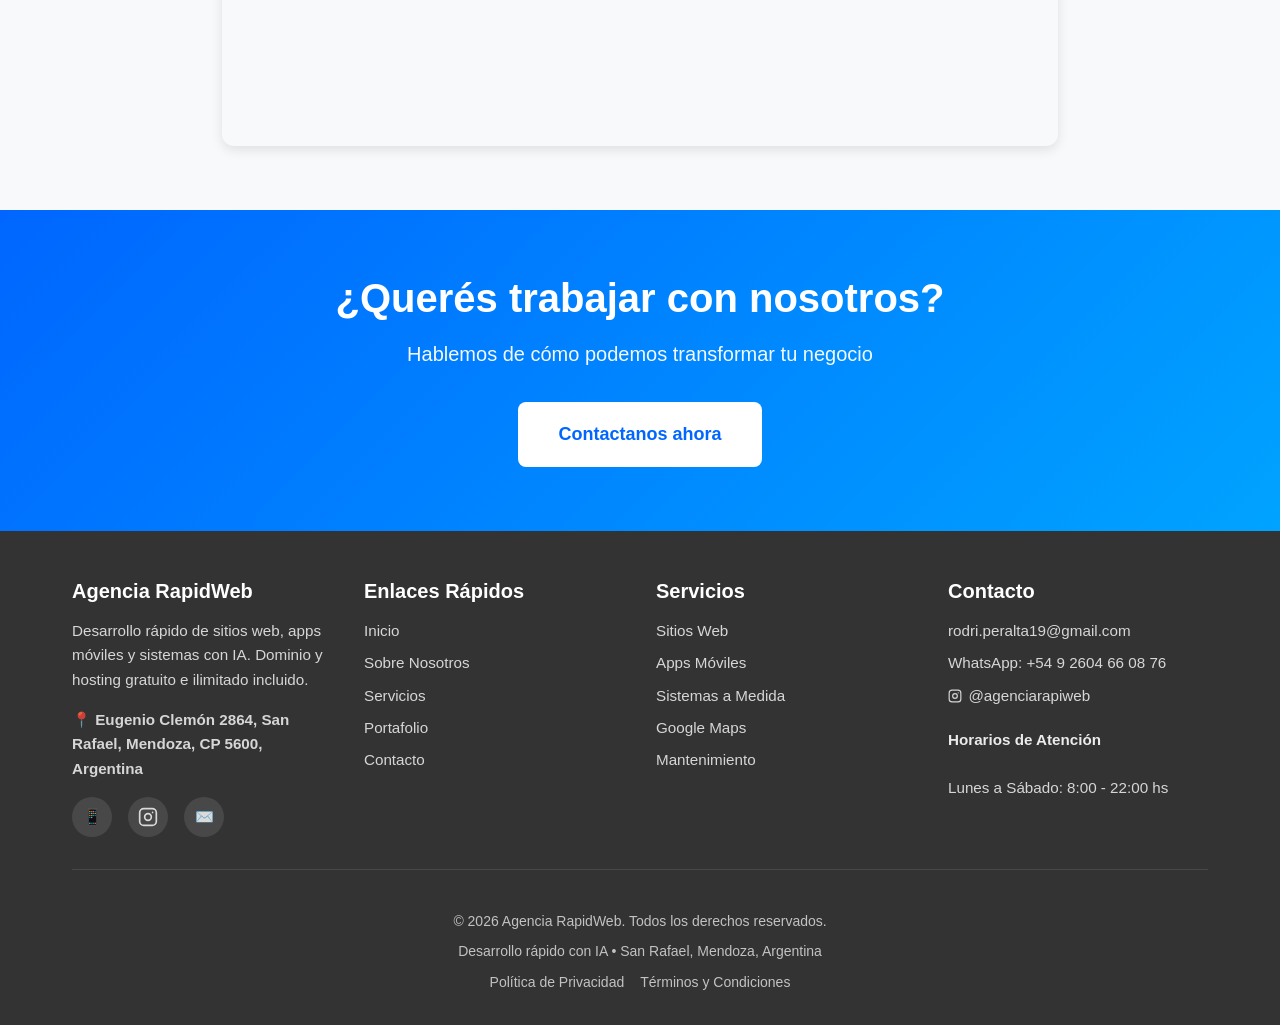
==== commit 4ceb9c31: "Add files via upload" ====
--- a/about.html
+++ b/about.html
@@ -20,17 +20,8 @@
     <!-- ========== HEADER ========== -->
     <header class="header">
         <div class="container">
-            <a href="index.html" class="logo">
-                <svg class="logo-icon" viewBox="0 0 32 32" fill="none" xmlns="http://www.w3.org/2000/svg">
-                    <path d="M18 2L6 18H16L14 30L26 14H16L18 2Z" fill="url(#gradient)" stroke="url(#gradient)" stroke-width="2" stroke-linejoin="round"/>
-                    <defs>
-                        <linearGradient id="gradient" x1="6" y1="2" x2="26" y2="30" gradientUnits="userSpaceOnUse">
-                            <stop stop-color="#0066FF"/>
-                            <stop offset="1" stop-color="#00A3FF"/>
-                        </linearGradient>
-                    </defs>
-                </svg>
-                <span>Agencia <span class="logo-text">RapidWeb</span></span>
+            <a href="index.html" class="logo logo--img">
+                <img src="logo-rapidweb.jpg" alt="Agencia RapidWeb" class="logo-img-header">
             </a>
             <nav class="nav-menu">
                 <a href="index.html">Inicio</a>
@@ -256,8 +247,12 @@
                     <div class="footer-links">
                         <a href="mailto:rodri.peralta19@gmail.com">rodri.peralta19@gmail.com</a>
                         <a href="https://wa.me/5492604660876">WhatsApp: +54 9 2604 66 08 76</a>
-                        <a href="https://www.instagram.com/agenciarapiweb?igsh=NmxvbHIxY3RncGt0" target="_blank" rel="noopener">@agenciarapiweb</a>
-                        <p style="margin-top:0.5rem;">Lunes a Sábado: 8:00 - 22:00 hs</p>
+                        <a href="https://www.instagram.com/agenciarapiweb?igsh=NmxvbHIxY3RncGt0" target="_blank" rel="noopener" style="display:flex;align-items:center;gap:0.4rem;">
+                            <svg viewBox="0 0 24 24" width="14" height="14" fill="none" stroke="currentColor" stroke-width="2"><rect x="2" y="2" width="20" height="20" rx="5"/><circle cx="12" cy="12" r="4"/><circle cx="17.5" cy="6.5" r="1" fill="currentColor" stroke="none"/></svg>
+                            @agenciarapiweb
+                        </a>
+                        <p style="margin-top:0.75rem;font-weight:600;color:rgba(255,255,255,0.9);">Horarios de Atención</p>
+                        <p>Lunes a Sábado: 8:00 - 22:00 hs</p>
                     </div>
                 </div>
             </div>
@@ -272,6 +267,20 @@
         </div>
     </footer>
 
+
+    <!-- ========== WHATSAPP FLOTANTE ========== -->
+    <a href="https://wa.me/5492604660876?text=Hola!%20Quiero%20consultar%20por%20un%20proyecto%20web"
+       class="whatsapp-float"
+       target="_blank"
+       rel="noopener"
+       aria-label="Contactar por WhatsApp">
+        <svg viewBox="0 0 24 24" xmlns="http://www.w3.org/2000/svg">
+            <path d="M17.472 14.382c-.297-.149-1.758-.867-2.03-.967-.273-.099-.471-.148-.67.15-.197.297-.767.966-.94 1.164-.173.199-.347.223-.644.075-.297-.15-1.255-.463-2.39-1.475-.883-.788-1.48-1.761-1.653-2.059-.173-.297-.018-.458.13-.606.134-.133.298-.347.446-.52.149-.174.198-.298.298-.497.099-.198.05-.371-.025-.52-.075-.149-.669-1.612-.916-2.207-.242-.579-.487-.5-.669-.51-.173-.008-.371-.01-.57-.01-.198 0-.52.074-.792.372-.272.297-1.04 1.016-1.04 2.479 0 1.462 1.065 2.875 1.213 3.074.149.198 2.096 3.2 5.077 4.487.709.306 1.262.489 1.694.625.712.227 1.36.195 1.871.118.571-.085 1.758-.719 2.006-1.413.248-.694.248-1.289.173-1.413-.074-.124-.272-.198-.57-.347z"/>
+            <path d="M12 0C5.373 0 0 5.373 0 12c0 2.123.554 4.118 1.528 5.852L.057 23.704a.75.75 0 00.92.92l5.849-1.47A11.95 11.95 0 0012 24c6.627 0 12-5.373 12-12S18.627 0 12 0zm0 21.75a9.716 9.716 0 01-4.976-1.366l-.356-.212-3.693.927.945-3.595-.232-.368A9.718 9.718 0 012.25 12C2.25 6.615 6.615 2.25 12 2.25S21.75 6.615 21.75 12 17.385 21.75 12 21.75z"/>
+        </svg>
+        <span class="whatsapp-float__tooltip">¡Escribinos!</span>
+    </a>
+
     <script src="script.js"></script>
 </body>
 </html>
--- a/style.css
+++ b/style.css
@@ -1093,3 +1093,302 @@
     background: linear-gradient(45deg, #f09433, #e6683c, #dc2743, #cc2366, #bc1888);
     color: white;
 }
+
+/* ========== LOGO IMAGEN EN HEADER ========== */
+.logo--img {
+    padding: 0;
+    line-height: 1;
+}
+
+.logo-img-header {
+    height: 52px;
+    width: auto;
+    max-width: 200px;
+    object-fit: contain;
+    border-radius: 8px;
+    display: block;
+}
+
+@media (max-width: 768px) {
+    .logo-img-header {
+        height: 40px;
+    }
+}
+
+/* ================================================
+   WHATSAPP FLOTANTE
+   ================================================ */
+.whatsapp-float {
+    position: fixed;
+    bottom: 28px;
+    right: 28px;
+    z-index: 9999;
+    width: 62px;
+    height: 62px;
+    background: #25D366;
+    border-radius: 50%;
+    display: flex;
+    align-items: center;
+    justify-content: center;
+    box-shadow: 0 4px 20px rgba(37, 211, 102, 0.5);
+    transition: all 0.3s ease;
+    text-decoration: none;
+}
+
+.whatsapp-float svg {
+    width: 34px;
+    height: 34px;
+    fill: #ffffff;
+}
+
+.whatsapp-float:hover {
+    transform: scale(1.12);
+    box-shadow: 0 6px 28px rgba(37, 211, 102, 0.65);
+}
+
+/* Tooltip "¡Escribinos!" */
+.whatsapp-float__tooltip {
+    position: absolute;
+    right: 72px;
+    background: #333;
+    color: #fff;
+    font-size: 0.85rem;
+    font-weight: 600;
+    padding: 0.4rem 0.85rem;
+    border-radius: 8px;
+    white-space: nowrap;
+    opacity: 0;
+    pointer-events: none;
+    transition: opacity 0.25s ease;
+}
+
+.whatsapp-float__tooltip::after {
+    content: '';
+    position: absolute;
+    left: 100%;
+    top: 50%;
+    transform: translateY(-50%);
+    border: 6px solid transparent;
+    border-left-color: #333;
+}
+
+.whatsapp-float:hover .whatsapp-float__tooltip {
+    opacity: 1;
+}
+
+/* Pulso animado */
+.whatsapp-float::before {
+    content: '';
+    position: absolute;
+    width: 100%;
+    height: 100%;
+    border-radius: 50%;
+    background: #25D366;
+    opacity: 0.4;
+    animation: wa-pulse 2.5s ease-out infinite;
+}
+
+@keyframes wa-pulse {
+    0%   { transform: scale(1);   opacity: 0.4; }
+    70%  { transform: scale(1.55); opacity: 0; }
+    100% { transform: scale(1.55); opacity: 0; }
+}
+
+@media (max-width: 480px) {
+    .whatsapp-float {
+        bottom: 18px;
+        right: 18px;
+        width: 54px;
+        height: 54px;
+    }
+    .whatsapp-float svg { width: 28px; height: 28px; }
+    .whatsapp-float__tooltip { display: none; }
+}
+
+
+/* ================================================
+   PRICING SECTION - CARDS VISUALES
+   ================================================ */
+.pricing-guarantee {
+    text-align: center;
+    background: linear-gradient(135deg, var(--primary-blue), var(--secondary-blue));
+    color: #fff;
+    padding: 0.85rem 2rem;
+    border-radius: 50px;
+    font-size: 0.95rem;
+    font-weight: 600;
+    display: inline-block;
+    margin: 0 auto 3rem;
+    display: flex;
+    justify-content: center;
+    flex-wrap: wrap;
+    gap: 0.5rem;
+    max-width: 700px;
+    margin-left: auto;
+    margin-right: auto;
+}
+
+.pricing-grid {
+    display: grid;
+    grid-template-columns: repeat(3, 1fr);
+    gap: 1.5rem;
+    align-items: start;
+}
+
+/* Row 2: 2 cards centered */
+.pricing-grid .pricing-card:nth-child(4),
+.pricing-grid .pricing-card:nth-child(5) {
+    grid-row: 2;
+}
+
+.pricing-grid .pricing-card:nth-child(4) {
+    grid-column: 1 / 2;
+}
+.pricing-grid .pricing-card:nth-child(5) {
+    grid-column: 2 / 3;
+}
+
+.pricing-card {
+    background: #fff;
+    border: 2px solid #e9ecef;
+    border-radius: 16px;
+    padding: 2rem 1.75rem;
+    position: relative;
+    transition: all 0.3s ease;
+    display: flex;
+    flex-direction: column;
+    gap: 0.75rem;
+}
+
+.pricing-card:hover {
+    border-color: var(--primary-blue);
+    box-shadow: 0 12px 32px rgba(0, 102, 255, 0.12);
+    transform: translateY(-6px);
+}
+
+/* Tarjeta destacada */
+.pricing-card--featured {
+    border: 3px solid var(--primary-blue);
+    box-shadow: 0 8px 28px rgba(0, 102, 255, 0.18);
+    transform: translateY(-8px);
+}
+
+.pricing-card--featured:hover {
+    transform: translateY(-14px);
+}
+
+.pricing-badge {
+    position: absolute;
+    top: -14px;
+    left: 50%;
+    transform: translateX(-50%);
+    background: linear-gradient(135deg, var(--primary-blue), var(--secondary-blue));
+    color: #fff;
+    font-size: 0.78rem;
+    font-weight: 700;
+    padding: 0.3rem 1.1rem;
+    border-radius: 20px;
+    white-space: nowrap;
+    letter-spacing: 0.05em;
+}
+
+.pricing-icon {
+    font-size: 2.5rem;
+    line-height: 1;
+}
+
+.pricing-name {
+    font-size: 1.2rem;
+    font-weight: 700;
+    color: var(--dark-gray);
+    margin: 0;
+}
+
+.pricing-price {
+    display: flex;
+    align-items: baseline;
+    gap: 0.4rem;
+    margin: 0.25rem 0;
+}
+
+.pricing-from {
+    font-size: 0.85rem;
+    color: var(--light-gray);
+    font-weight: 500;
+}
+
+.pricing-amount {
+    font-size: 2.2rem;
+    font-weight: 800;
+    color: var(--primary-blue);
+    line-height: 1;
+}
+
+.pricing-desc {
+    font-size: 0.92rem;
+    color: var(--medium-gray);
+    line-height: 1.5;
+    margin: 0;
+    padding-bottom: 0.5rem;
+    border-bottom: 1px solid #f0f0f0;
+}
+
+.pricing-features {
+    list-style: none;
+    padding: 0;
+    margin: 0;
+    display: flex;
+    flex-direction: column;
+    gap: 0.5rem;
+    flex: 1;
+}
+
+.pricing-features li {
+    font-size: 0.92rem;
+    color: var(--medium-gray);
+    display: flex;
+    align-items: flex-start;
+    gap: 0.35rem;
+}
+
+.pricing-trust {
+    text-align: center;
+    margin-top: 2.5rem;
+    padding: 1.25rem 2rem;
+    background: #fff;
+    border-radius: 12px;
+    border: 1px solid #e9ecef;
+}
+
+.pricing-trust p {
+    font-size: 0.92rem;
+    color: var(--medium-gray);
+    margin: 0;
+}
+
+/* Responsive pricing */
+@media (max-width: 968px) {
+    .pricing-grid {
+        grid-template-columns: repeat(2, 1fr);
+    }
+    .pricing-card--featured {
+        grid-column: 1 / -1;
+        transform: none;
+    }
+    .pricing-card:nth-child(4),
+    .pricing-card:nth-child(5) {
+        grid-column: auto;
+        grid-row: auto;
+    }
+}
+
+@media (max-width: 600px) {
+    .pricing-grid {
+        grid-template-columns: 1fr;
+    }
+    .pricing-card--featured {
+        grid-column: 1;
+    }
+    .pricing-amount { font-size: 1.9rem; }
+    .pricing-guarantee { font-size: 0.82rem; padding: 0.75rem 1rem; }
+}
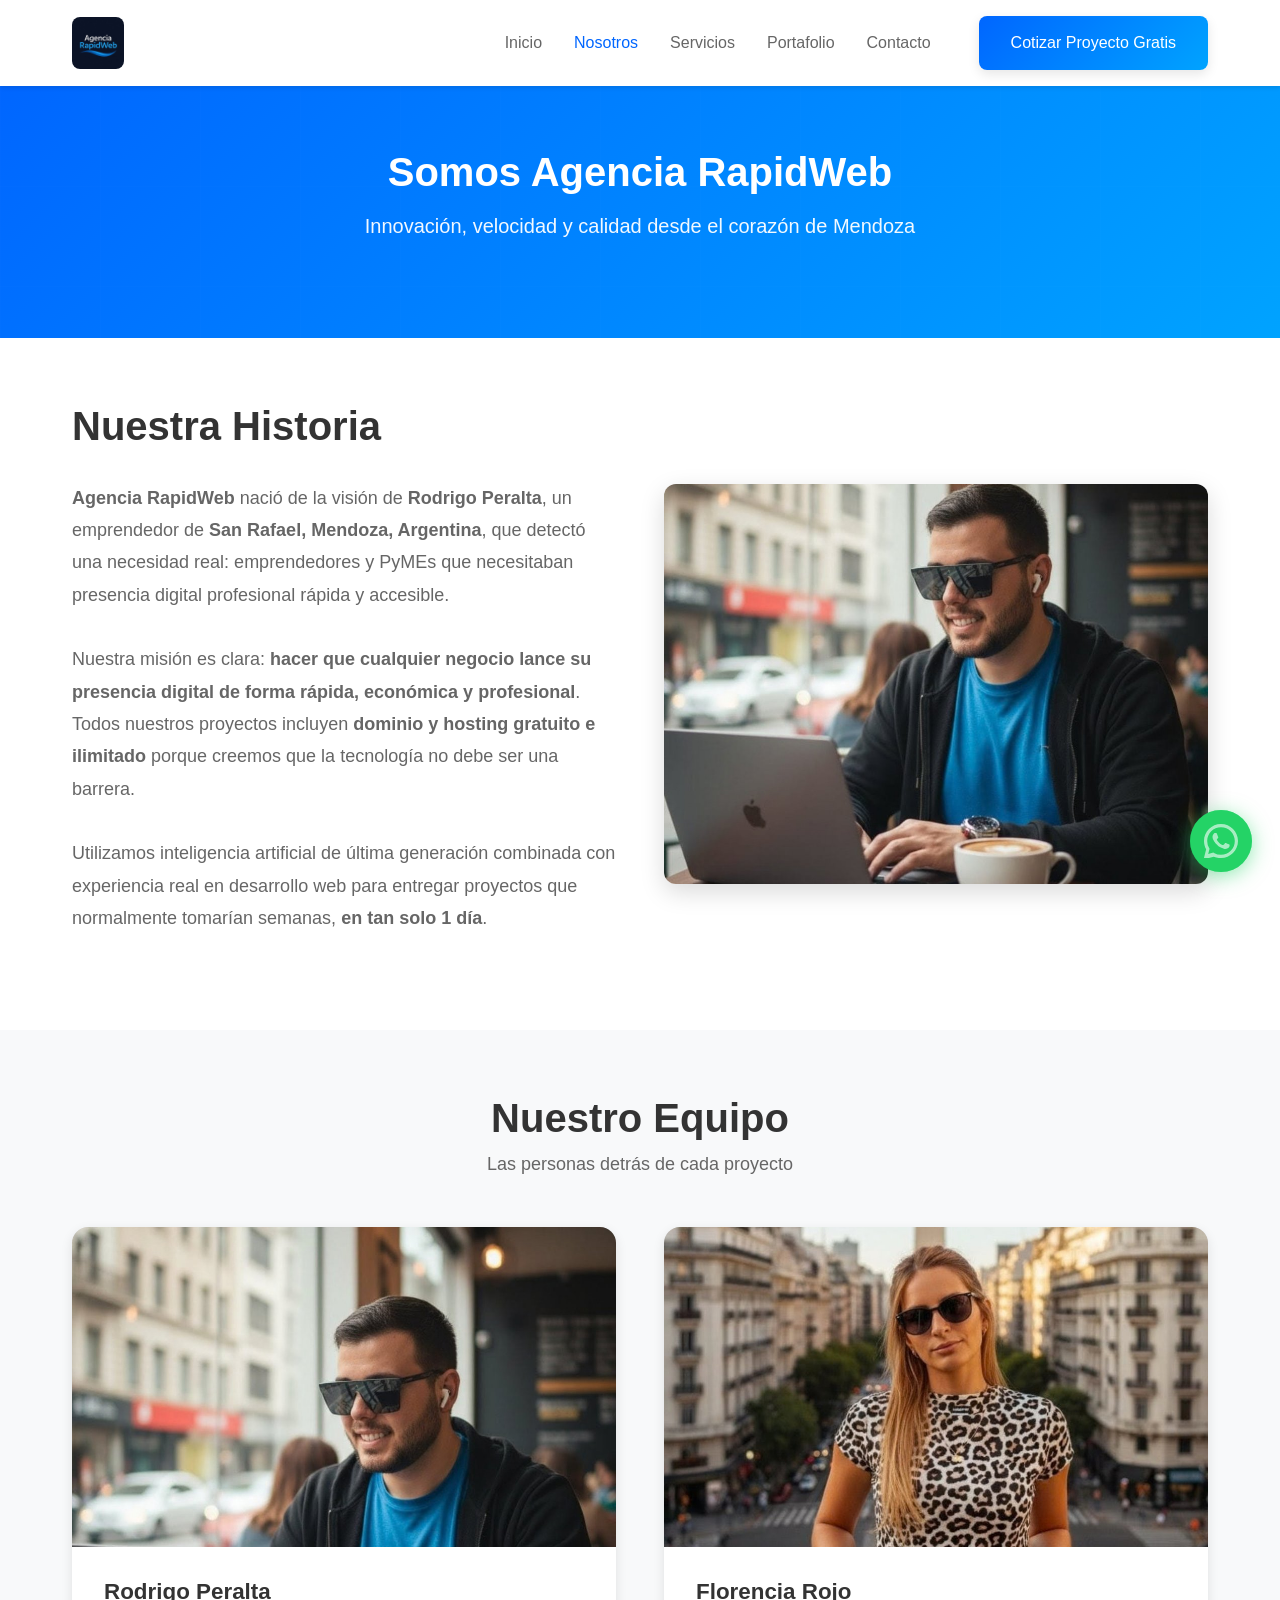
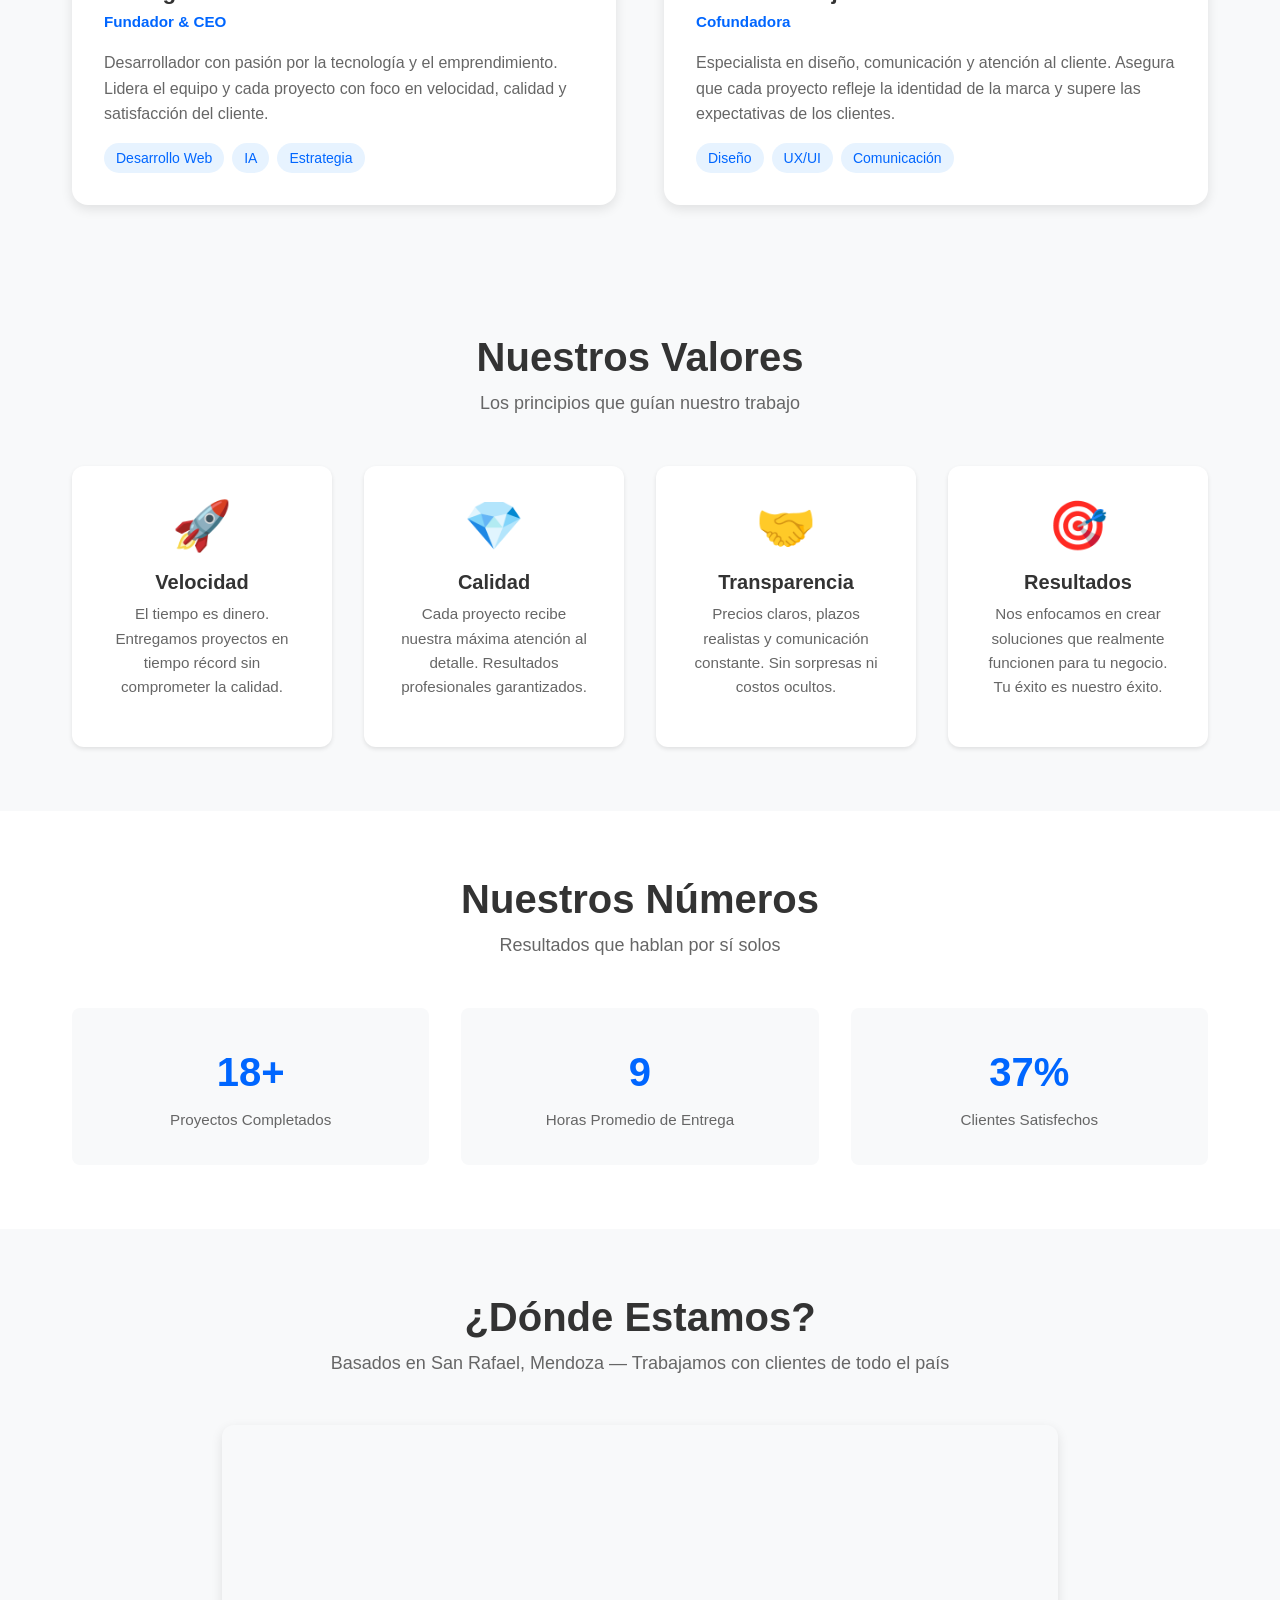
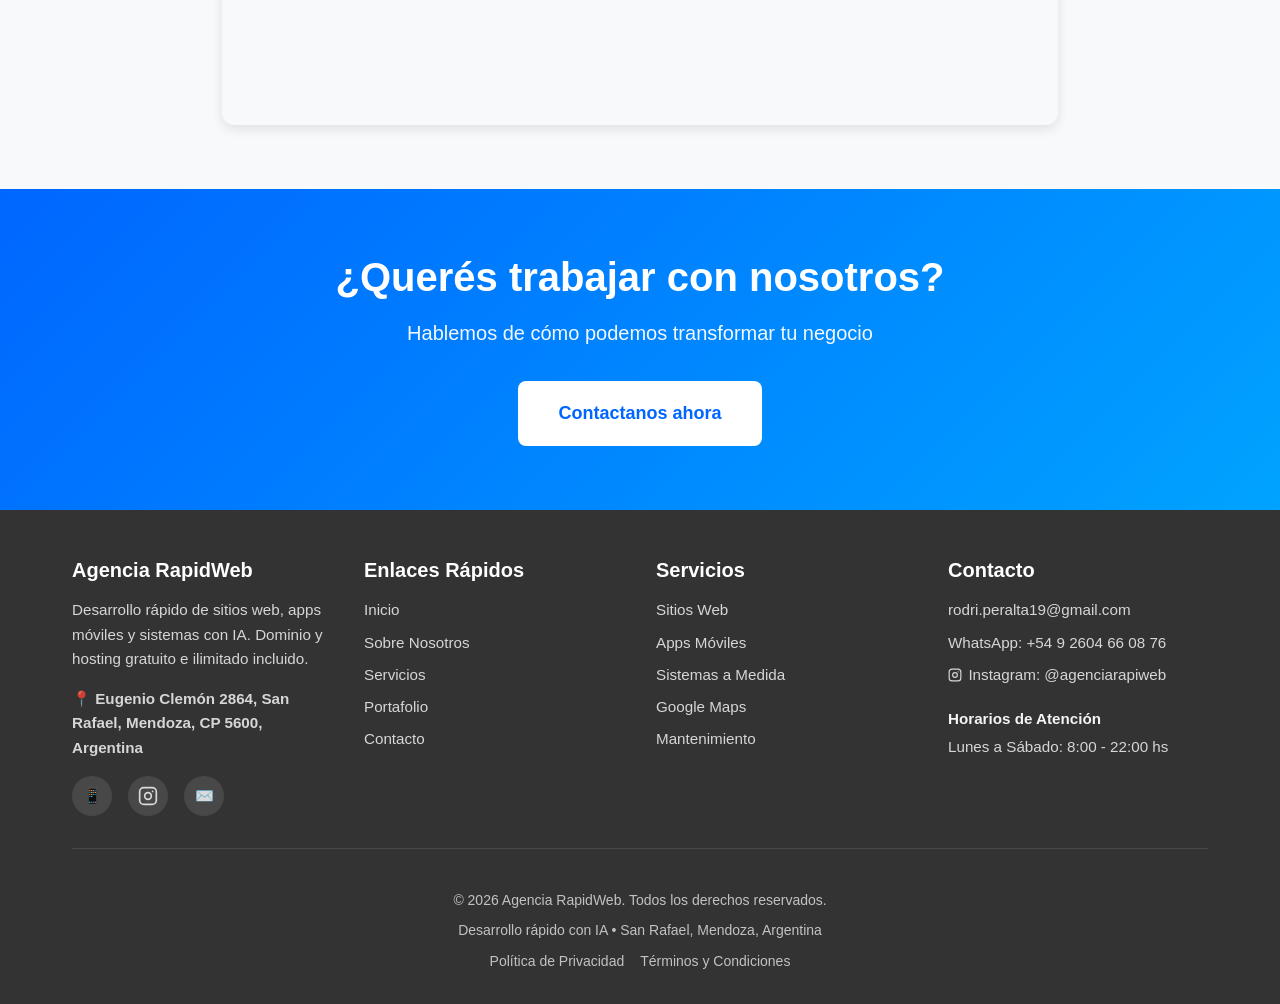
==== commit b8511d43: "Add files via upload" ====
--- a/about.html
+++ b/about.html
@@ -249,10 +249,12 @@
                         <a href="https://wa.me/5492604660876">WhatsApp: +54 9 2604 66 08 76</a>
                         <a href="https://www.instagram.com/agenciarapiweb?igsh=NmxvbHIxY3RncGt0" target="_blank" rel="noopener" style="display:flex;align-items:center;gap:0.4rem;">
                             <svg viewBox="0 0 24 24" width="14" height="14" fill="none" stroke="currentColor" stroke-width="2"><rect x="2" y="2" width="20" height="20" rx="5"/><circle cx="12" cy="12" r="4"/><circle cx="17.5" cy="6.5" r="1" fill="currentColor" stroke="none"/></svg>
-                            @agenciarapiweb
+                            Instagram: @agenciarapiweb
                         </a>
-                        <p style="margin-top:0.75rem;font-weight:600;color:rgba(255,255,255,0.9);">Horarios de Atención</p>
-                        <p>Lunes a Sábado: 8:00 - 22:00 hs</p>
+                        <div style="margin-top:0.75rem;">
+                            <p style="font-weight:700;color:rgba(255,255,255,0.95);margin-bottom:0.25rem;font-size:0.95rem;">Horarios de Atención</p>
+                            <p style="margin:0;">Lunes a Sábado: 8:00 - 22:00 hs</p>
+                        </div>
                     </div>
                 </div>
             </div>
--- a/style.css
+++ b/style.css
@@ -1392,3 +1392,69 @@
     .pricing-amount { font-size: 1.9rem; }
     .pricing-guarantee { font-size: 0.82rem; padding: 0.75rem 1rem; }
 }
+
+/* ================================================
+   BANDERA ARGENTINA - ALINEACIÓN EN BENEFIT CARD
+   ================================================ */
+.benefit-icon {
+    display: flex;
+    justify-content: center;
+    align-items: center;
+    height: 3.5rem;
+    margin-bottom: var(--spacing-sm);
+}
+
+/* Para que los emojis de texto también se alineen igual */
+.benefit-icon:not(:has(img)) {
+    font-size: 3rem;
+    line-height: 1;
+}
+
+.flag-icon {
+    width: 56px;
+    height: 56px;
+    object-fit: contain;
+    border-radius: 50%;
+    display: block;
+}
+
+/* ================================================
+   PORTFOLIO - TARJETA CLIENTE REAL
+   ================================================ */
+.portfolio-link-wrap {
+    display: block;
+    text-decoration: none;
+    color: inherit;
+}
+
+.portfolio-item--real {
+    border: 2px solid var(--primary-blue);
+    box-shadow: 0 4px 20px rgba(0,102,255,0.12);
+}
+
+.portfolio-item--real:hover {
+    transform: translateY(-10px);
+    box-shadow: 0 12px 32px rgba(0,102,255,0.22);
+}
+
+.portfolio-live-badge {
+    display: inline-block;
+    background: linear-gradient(135deg, var(--primary-blue), var(--secondary-blue));
+    color: #fff;
+    font-size: 0.78rem;
+    font-weight: 700;
+    padding: 0.3rem 0.85rem;
+    border-radius: 20px;
+    margin-bottom: 0.6rem;
+    letter-spacing: 0.02em;
+}
+
+.portfolio-placeholder--ares {
+    background: linear-gradient(135deg, #1a1a2e, #16213e);
+    color: white;
+}
+
+.portfolio-placeholder--ares span {
+    font-size: 4.5rem;
+    filter: drop-shadow(0 0 12px rgba(0,162,255,0.6));
+}
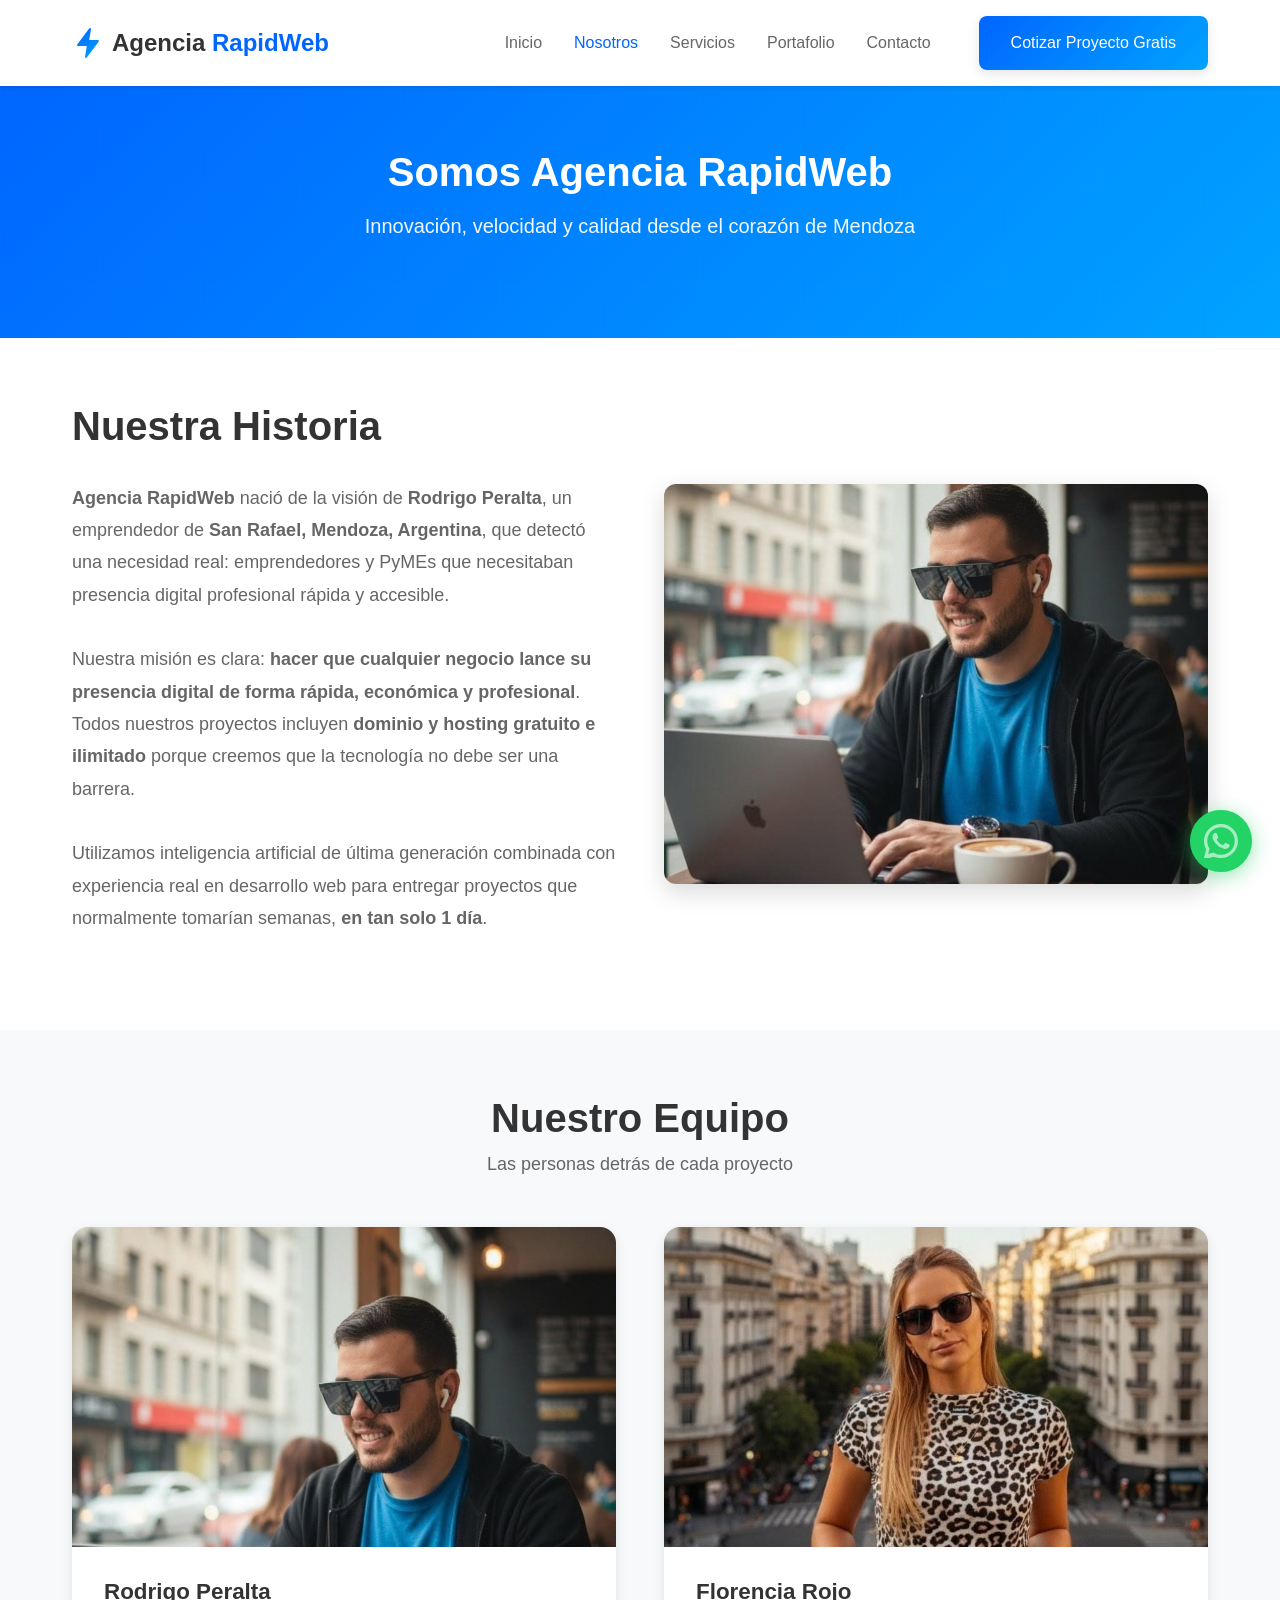
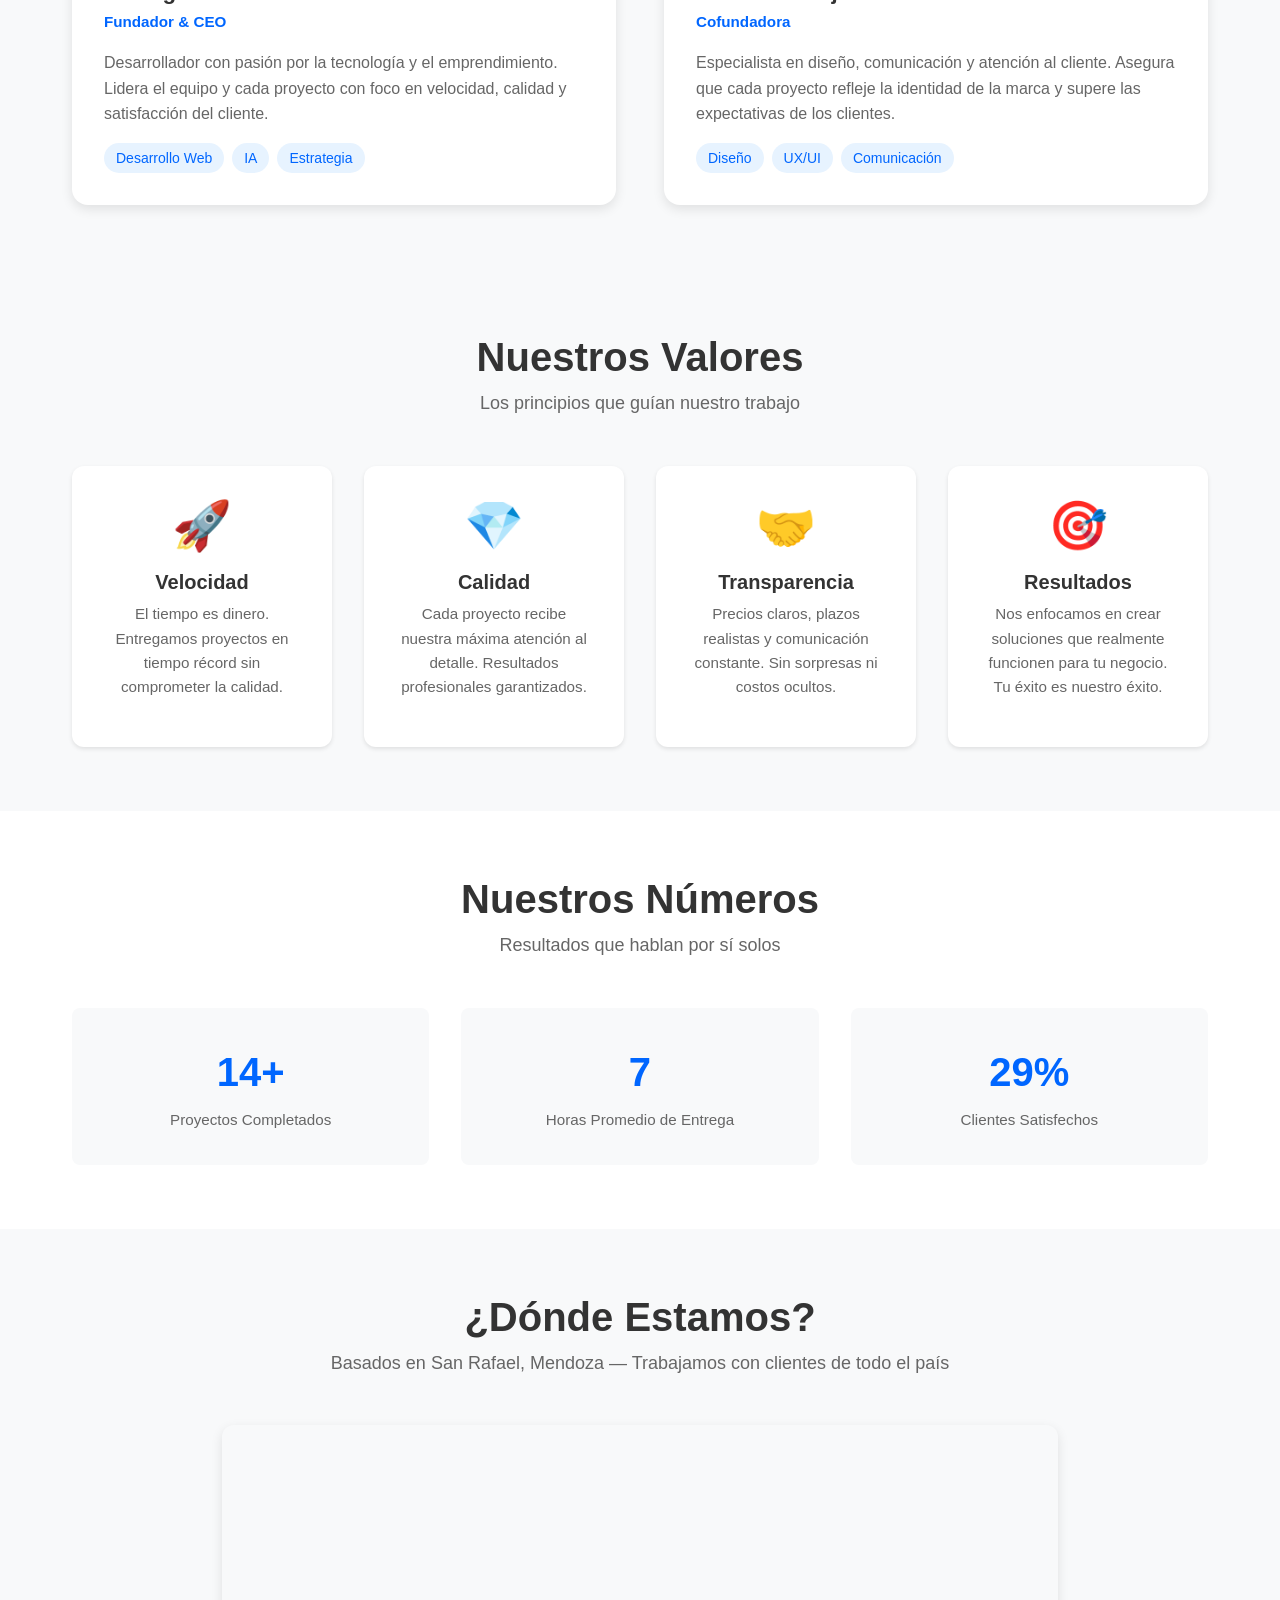
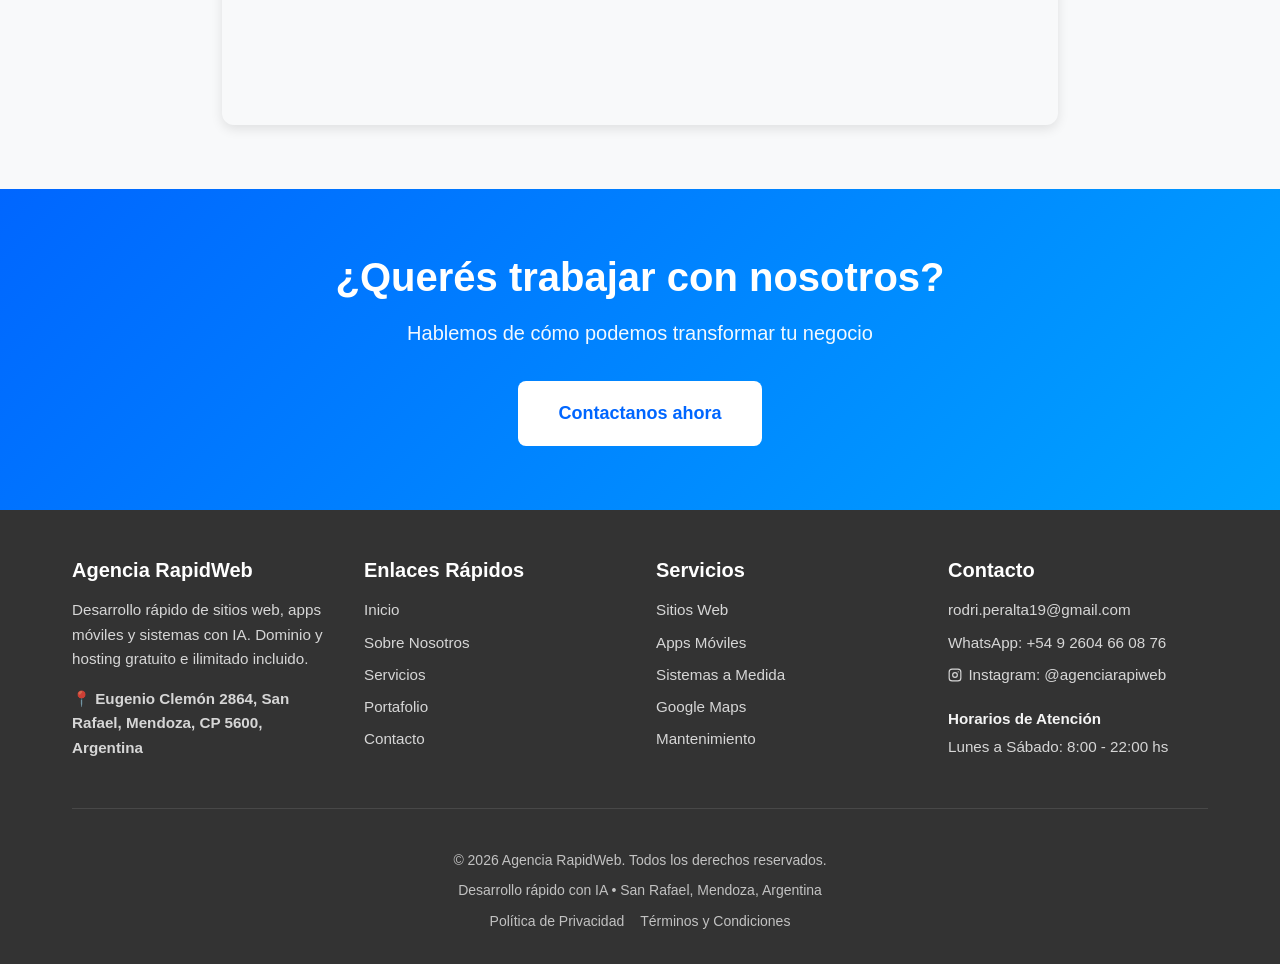
==== commit c32b46c3: "Add files via upload" ====
--- a/about.html
+++ b/about.html
@@ -20,8 +20,17 @@
     <!-- ========== HEADER ========== -->
     <header class="header">
         <div class="container">
-            <a href="index.html" class="logo logo--img">
-                <img src="logo-rapidweb.jpg" alt="Agencia RapidWeb" class="logo-img-header">
+                        <a href="index.html" class="logo">
+                <svg class="logo-icon" viewBox="0 0 32 32" fill="none" xmlns="http://www.w3.org/2000/svg">
+                    <path d="M18 2L6 18H16L14 30L26 14H16L18 2Z" fill="url(#gradient)" stroke="url(#gradient)" stroke-width="2" stroke-linejoin="round"/>
+                    <defs>
+                        <linearGradient id="gradient" x1="6" y1="2" x2="26" y2="30" gradientUnits="userSpaceOnUse">
+                            <stop stop-color="#0066FF"/>
+                            <stop offset="1" stop-color="#00A3FF"/>
+                        </linearGradient>
+                    </defs>
+                </svg>
+                <span>Agencia <span class="logo-text">RapidWeb</span></span>
             </a>
             <nav class="nav-menu">
                 <a href="index.html">Inicio</a>
@@ -214,13 +223,6 @@
                     <h3>Agencia RapidWeb</h3>
                     <p>Desarrollo rápido de sitios web, apps móviles y sistemas con IA. Dominio y hosting gratuito e ilimitado incluido.</p>
                     <p style="margin-top:1rem;"><strong>📍 Eugenio Clemón 2864, San Rafael, Mendoza, CP 5600, Argentina</strong></p>
-                    <div class="social-links">
-                        <a href="https://wa.me/5492604660876" class="social-link" aria-label="WhatsApp" target="_blank" rel="noopener">📱</a>
-                        <a href="https://www.instagram.com/agenciarapiweb?igsh=NmxvbHIxY3RncGt0" class="social-link social-link--ig" aria-label="Instagram" target="_blank" rel="noopener">
-                            <svg viewBox="0 0 24 24" width="20" height="20" fill="none" stroke="currentColor" stroke-width="2" stroke-linecap="round" stroke-linejoin="round"><rect x="2" y="2" width="20" height="20" rx="5" ry="5"/><circle cx="12" cy="12" r="4"/><circle cx="17.5" cy="6.5" r="1" fill="currentColor" stroke="none"/></svg>
-                        </a>
-                        <a href="mailto:rodri.peralta19@gmail.com" class="social-link" aria-label="Email">✉️</a>
-                    </div>
                 </div>
                 <div class="footer-section">
                     <h3>Enlaces Rápidos</h3>
